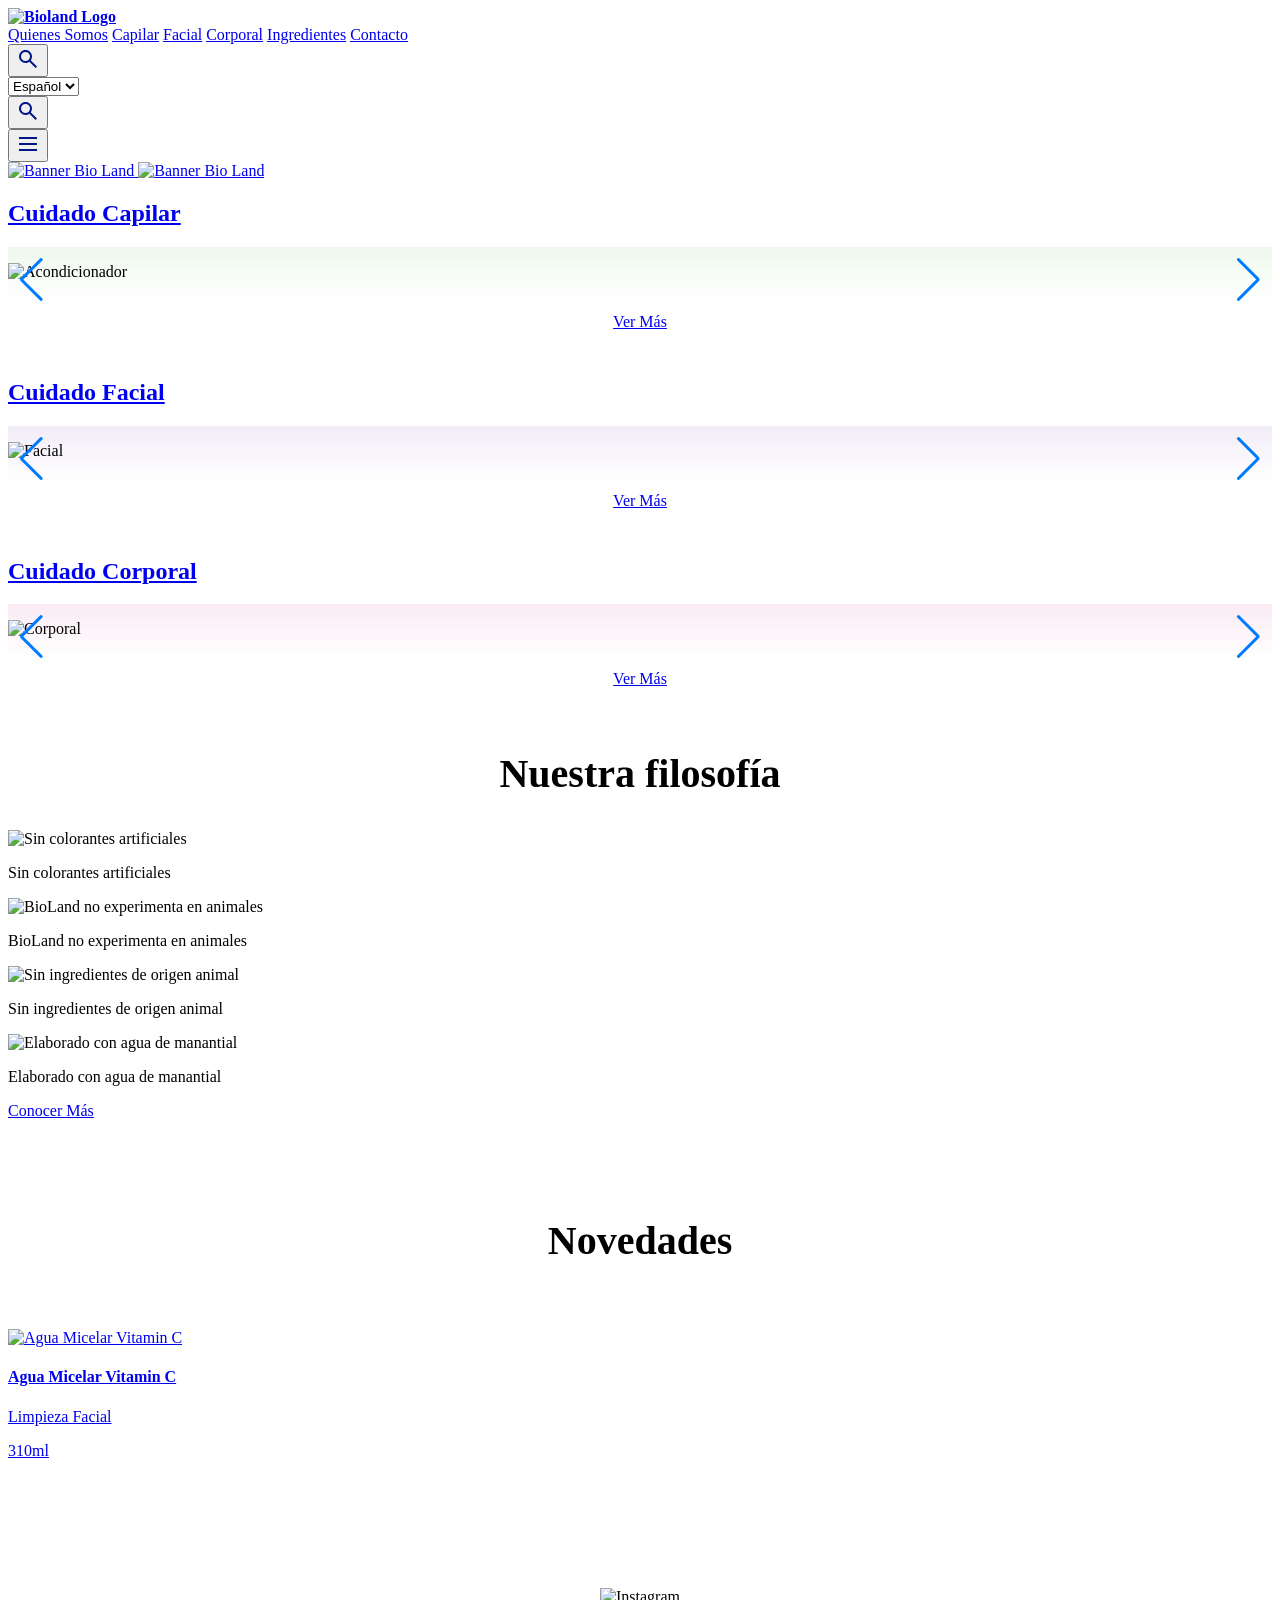
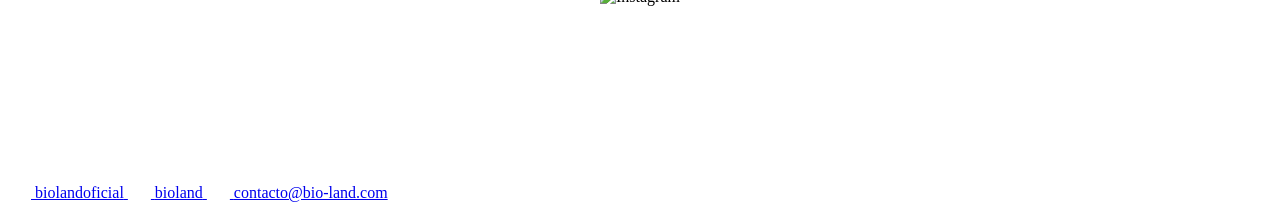
==== index.html @ 38eb468c "Add files via upload" ====
<!DOCTYPE html>
<html lang="es" dir="ltr">
<head>
  <meta charset="UTF-8">
  <meta name="viewport" content="width=device-width, initial-scale=1.0">
  <meta name="description" content="En una Tierra llena de Vida la salud es un estado natural y la belleza su consecuencia.">
  <title>BioLand</title>

  <!-- Elfsight (Instagram feed) -->
  <script src="https://static.elfsight.com/platform/platform.js" async></script>
  <!-- Swiper CSS -->
  <link rel="stylesheet" href="https://cdn.jsdelivr.net/npm/swiper@11/swiper-bundle.min.css">
  <!-- Google Fonts: Dancing Script -->
  <link rel="preconnect" href="https://fonts.googleapis.com">
  <link rel="preconnect" href="https://fonts.gstatic.com" crossorigin>
  <link href="https://fonts.googleapis.com/css2?family=Dancing+Script:wght@700&display=swap" rel="stylesheet">
  <!-- Site CSS -->
  <link rel="stylesheet" href="assets/css/main.css?v=4">
  <link rel="stylesheet" href="assets/css/components.css?v=13">
</head>
<body class="font-montserrat antialiased relative">

  <script src="components/header.js?v=4" data-root="."></script>

  <!-- ══ MAIN ══════════════════════════════════════════════ -->
  <main class="overflow-hidden home">

    <!-- ── HERO SWIPER (full screen) ──────────────────────── -->
    <div class="padding-for-nav hero-wrapper">
      <div class="swiper hero-swiper">
        <div class="swiper-wrapper">

          <!-- Slide 1 -->
          <div class="swiper-slide" style="background: url('assets/img/banner-01-desktop.jpeg') center/cover no-repeat;">
            <a class="hero-slide-link" href="pages/catalogo.html?cat=capilar">
              <img alt="Banner Bio Land" class="hero-slide-img hero-slide-img--desktop"
                   src="assets/img/banner-01-desktop.jpeg">
              <img alt="Banner Bio Land" class="hero-slide-img hero-slide-img--mobile"
                   src="assets/img/banner-01-mobile.jpeg">
            </a>
          </div>

          <!-- Slide 2 -->
          <div class="swiper-slide" style="background: url('assets/img/banner-02-desktop.jpeg') center/cover no-repeat;">
            <a class="hero-slide-link" href="pages/producto.html?slug=concentrado-argan-humectacion">
              <img alt="Banner Bio Land" class="hero-slide-img hero-slide-img--desktop"
                   src="assets/img/banner-02-desktop.jpeg">
              <img alt="Banner Bio Land" class="hero-slide-img hero-slide-img--mobile"
                   src="assets/img/banner-02-mobile.jpeg">
            </a>
          </div>

          <!-- Slide 3 -->
          <div class="swiper-slide" style="background: url('assets/img/banner-03-desktop.jpeg') center/cover no-repeat;">
            <a class="hero-slide-link" href="pages/producto.html?slug=gel-aloe-vera">
              <img alt="Banner Bio Land" class="hero-slide-img hero-slide-img--desktop"
                   src="assets/img/banner-03-desktop.jpeg">
              <img alt="Banner Bio Land" class="hero-slide-img hero-slide-img--mobile"
                   src="assets/img/banner-03-mobile.jpeg">
            </a>
          </div>

        </div>
        <!-- Scrollbar (igual que el real) -->
        <div class="swiper-scrollbar myhorizontalclass"></div>
      </div>
    </div>

    <!-- ── CUIDADO CAPILAR ─────────────────────────────────── -->
    <section class="category-section">
      <div class="category-section__header">
        <h2><a class="category-section__title" href="pages/catalogo.html?cat=capilar">Cuidado Capilar</a></h2>
      </div>
      <div class="category-section__banner"
           style="background-image:linear-gradient(180deg,#c5e8c550 0%,rgba(255,255,255,0) 50%),url('https://admin.bio-land.com/wp-content/uploads/2024/09/Bannerhome-v12-1372x555-1.jpg');background-size:cover;background-position:center;">
        <div class="category-section__swiper-wrap">
          <div class="swiper product-swiper-capilar" style="padding:16px 0 32px;">
            <div class="swiper-wrapper">
              <div class="swiper-slide product-swiper-slide"><img alt="Acondicionador" class="product-swiper-img" src="assets/img/AC1.png"></div>
              <div class="swiper-slide product-swiper-slide"><img alt="Acondicionador" class="product-swiper-img" src="assets/img/AC4.png"></div>
              <div class="swiper-slide product-swiper-slide"><img alt="Shampoo" class="product-swiper-img" src="assets/img/SHAC12.png"></div>
              <div class="swiper-slide product-swiper-slide"><img alt="Shampoo" class="product-swiper-img" src="assets/img/SHAC13.png"></div>
            </div>
            <div class="swiper-button-prev"></div>
            <div class="swiper-button-next"></div>
          </div>
        </div>
        <div style="text-align:center;padding:0 0 28px;position:relative;z-index:1;">
          <a class="btn-more" href="pages/catalogo.html?cat=capilar">Ver Más</a>
        </div>
      </div>
    </section>

    <!-- ── CUIDADO FACIAL ──────────────────────────────────── -->
    <section class="category-section">
      <div class="category-section__header">
        <h2><a class="category-section__title" href="pages/catalogo.html?cat=facial">Cuidado Facial</a></h2>
      </div>
      <div class="category-section__banner"
           style="background-image:linear-gradient(180deg,#d7c3e550 0%,rgba(255,255,255,0) 50%),url('https://admin.bio-land.com/wp-content/uploads/2024/06/Bannerhome-v3-1372x555_.jpg');background-size:cover;background-position:center;">
        <div class="category-section__swiper-wrap">
          <div class="swiper product-swiper-facial" style="padding:16px 0 32px;">
            <div class="swiper-wrapper">
              <div class="swiper-slide product-swiper-slide"><img alt="Facial" class="product-swiper-img" src="assets/img/F22.png"></div>
              <div class="swiper-slide product-swiper-slide"><img alt="Agua Micelar" class="product-swiper-img" src="assets/img/F52.png"></div>
              <div class="swiper-slide product-swiper-slide"><img alt="Facial" class="product-swiper-img" src="assets/img/F6.png"></div>
              <div class="swiper-slide product-swiper-slide"><img alt="Facial" class="product-swiper-img" src="assets/img/F4.png"></div>
              <div class="swiper-slide product-swiper-slide"><img alt="Facial" class="product-swiper-img" src="assets/img/F3.png"></div>
              <div class="swiper-slide product-swiper-slide"><img alt="Facial" class="product-swiper-img" src="assets/img/F5.png"></div>
              <div class="swiper-slide product-swiper-slide"><img alt="Facial" class="product-swiper-img" src="assets/img/F7.png"></div>
              <div class="swiper-slide product-swiper-slide"><img alt="Facial" class="product-swiper-img" src="assets/img/F20.png"></div>
            </div>
            <div class="swiper-button-prev"></div>
            <div class="swiper-button-next"></div>
          </div>
        </div>
        <div style="text-align:center;padding:0 0 28px;position:relative;z-index:1;">
          <a class="btn-more" href="pages/catalogo.html?cat=facial">Ver Más</a>
        </div>
      </div>
    </section>

    <!-- ── CUIDADO CORPORAL ────────────────────────────────── -->
    <section class="category-section">
      <div class="category-section__header">
        <h2><a class="category-section__title" href="pages/catalogo.html?cat=corporal">Cuidado Corporal</a></h2>
      </div>
      <div class="category-section__banner"
           style="background-image:linear-gradient(180deg,#efbfde50 0%,rgba(255,255,255,0) 50%),url('https://admin.bio-land.com/wp-content/uploads/2024/06/Bannerhome-v10-1372x555-1.jpg');background-size:cover;background-position:center;">
        <div class="category-section__swiper-wrap">
          <div class="swiper product-swiper-corporal" style="padding:16px 0 32px;">
            <div class="swiper-wrapper">
              <div class="swiper-slide product-swiper-slide"><img alt="Corporal" class="product-swiper-img" src="assets/img/VG12.png"></div>
              <div class="swiper-slide product-swiper-slide"><img alt="Corporal" class="product-swiper-img" src="assets/img/VG9.png"></div>
              <div class="swiper-slide product-swiper-slide"><img alt="Corporal" class="product-swiper-img" src="assets/img/VG28.png"></div>
              <div class="swiper-slide product-swiper-slide"><img alt="Corporal" class="product-swiper-img" src="assets/img/VG2.png"></div>
              <div class="swiper-slide product-swiper-slide"><img alt="Corporal" class="product-swiper-img" src="assets/img/VG27.png"></div>
              <div class="swiper-slide product-swiper-slide"><img alt="Corporal" class="product-swiper-img" src="assets/img/VG1.png"></div>
              <div class="swiper-slide product-swiper-slide"><img alt="Corporal" class="product-swiper-img" src="assets/img/VG11.png"></div>
              <div class="swiper-slide product-swiper-slide"><img alt="Corporal" class="product-swiper-img" src="assets/img/VG10.png"></div>
            </div>
            <div class="swiper-button-prev"></div>
            <div class="swiper-button-next"></div>
          </div>
        </div>
        <div style="text-align:center;padding:0 0 28px;position:relative;z-index:1;">
          <a class="btn-more" href="pages/catalogo.html?cat=corporal">Ver Más</a>
        </div>
      </div>
    </section>

    <!-- ── FILOSOFÍA / PROMESAS ────────────────────────────── -->
    <section class="philosophy-section">
      <div class="philosophy-section__inner">
        <h2 style="font-size:clamp(28px,4vw,40px);font-weight:700;color:var(--brand);text-align:center;">Nuestra filosofía</h2>

        <!-- Promesas -->
        <div class="promises-grid">
          <div class="promise-item">
            <img src="assets/img/promesas_colorantes.svg" alt="Sin colorantes artificiales" class="promise-icon">
            <p class="promise-label">Sin colorantes artificiales</p>
          </div>
          <div class="promise-item">
            <img src="assets/img/promesas_conejo.svg" alt="BioLand no experimenta en animales" class="promise-icon">
            <p class="promise-label">BioLand no experimenta en animales</p>
          </div>
          <div class="promise-item">
            <img src="assets/img/promesas_vaca.svg" alt="Sin ingredientes de origen animal" class="promise-icon">
            <p class="promise-label">Sin ingredientes de origen animal</p>
          </div>
          <div class="promise-item">
            <img src="assets/img/promesas_agua.svg" alt="Elaborado con agua de manantial" class="promise-icon">
            <p class="promise-label">Elaborado con agua de manantial</p>
          </div>
        </div>

        <a class="btn-outline" href="pages/nosotros.html">Conocer Más</a>
      </div>
    </section>

    <!-- ── NOVEDADES ───────────────────────────────────────── -->
    <section style="display:grid;gap:32px;padding:64px 0;place-items:center;">
      <h2 style="font-weight:700;font-size:clamp(28px,4vw,40px);color:var(--brand);">Novedades</h2>
      <div class="novedades-wrap">
        <div class="fade-right"></div>
        <div class="fade-left"></div>
        <div class="swiper novedades-swiper">
          <div class="swiper-wrapper">
            <div class="swiper-slide">
              <a class="product-card-link" href="pages/producto.html?slug=agua-micelar-vitamin-c">
                <div class="product-card-img-wrap"><img src="assets/img/F7.png" alt="Agua Micelar Vitamin C" class="product-card-img"></div>
                <h4 class="product-card-name">Agua Micelar Vitamin C</h4>
                <p class="product-card-category">Limpieza Facial</p>
                <p class="product-card-volume">310ml</p>
              </a>
            </div>
            <div class="swiper-slide">
              <a class="product-card-link" href="pages/producto.html?slug=serum-antimanchas-vitamin-c">
                <div class="product-card-img-wrap"><img src="assets/img/F5.png" alt="Serum Antimanchas Vitamin C" class="product-card-img"></div>
                <h4 class="product-card-name">Serum Antimanchas Vitamin C</h4>
                <p class="product-card-category">Suero Facial</p>
                <p class="product-card-volume">30ml</p>
              </a>
            </div>
            <div class="swiper-slide">
              <a class="product-card-link" href="pages/producto.html?slug=contorno-ojos-vitamin-c">
                <div class="product-card-img-wrap"><img src="assets/img/F3.png" alt="Contorno de Ojos Vitamin C" class="product-card-img"></div>
                <h4 class="product-card-name">Contorno de Ojos Vitamin C</h4>
                <p class="product-card-category">Tratamiento Facial</p>
                <p class="product-card-volume">20ml</p>
              </a>
            </div>
            <div class="swiper-slide">
              <a class="product-card-link" href="pages/producto.html?slug=crema-facial-humectante-vitamin-c">
                <div class="product-card-img-wrap"><img src="assets/img/F4.png" alt="Crema Facial Humectante Vitamin C" class="product-card-img"></div>
                <h4 class="product-card-name">Crema Facial Humectante Vitamin C</h4>
                <p class="product-card-category">Crema Facial</p>
                <p class="product-card-volume">50ml</p>
              </a>
            </div>
            <div class="swiper-slide">
              <a class="product-card-link" href="pages/producto.html?slug=infusion-romero-shampoo">
                <div class="product-card-img-wrap"><img src="assets/img/SHAC13.png" alt="Infusión de Romero Largo Extremo Shampoo" class="product-card-img"></div>
                <h4 class="product-card-name">Infusión de Romero Largo Extremo</h4>
                <p class="product-card-category">Shampoo</p>
                <p class="product-card-volume">400ml</p>
              </a>
            </div>
            <div class="swiper-slide">
              <a class="product-card-link" href="pages/producto.html?slug=infusion-romero-acondicionador">
                <div class="product-card-img-wrap"><img src="assets/img/SHAC12.png" alt="Infusión de Romero Largo Extremo Acondicionador" class="product-card-img"></div>
                <h4 class="product-card-name">Infusión de Romero Largo Extremo</h4>
                <p class="product-card-category">Acondicionador</p>
                <p class="product-card-volume">300ml</p>
              </a>
            </div>
            <div class="swiper-slide">
              <a class="product-card-link" href="pages/producto.html?slug=concentrado-pro-keratina-restauracion">
                <div class="product-card-img-wrap"><img src="assets/img/AC4.png" alt="Acondicionador Concentrado Pro Keratina Restauración" class="product-card-img"></div>
                <h4 class="product-card-name">Acondicionador Concentrado Pro Keratina Restauración</h4>
                <p class="product-card-category">Acondicionador</p>
                <p class="product-card-volume">180ml</p>
              </a>
            </div>
            <div class="swiper-slide">
              <a class="product-card-link" href="pages/producto.html?slug=concentrado-argan-humectacion">
                <div class="product-card-img-wrap"><img src="assets/img/AC1.png" alt="Acondicionador Concentrado Argán Humectación" class="product-card-img"></div>
                <h4 class="product-card-name">Acondicionador Concentrado Argán Humectación</h4>
                <p class="product-card-category">Acondicionador</p>
                <p class="product-card-volume">180ml</p>
              </a>
            </div>
          </div>
        </div>
      </div>
    </section>

    <!-- ── INSTAGRAM ─────────────────────────────────────── -->
    <section style="display:flex;flex-direction:column;align-items:center;justify-content:center;gap:48px;margin:48px 0;">
      <img src="assets/img/ig-logo.svg" alt="Instagram" style="height:clamp(36px,6vw,72px);width:auto;">
      <div style="width:100%;max-width:1200px;padding:0 16px;position:relative;">
        <div class="elfsight-app-dd14aff3-c5eb-4a57-a7db-cbf4b155d321" data-elfsight-app-lazy="true"></div>
        <!-- Cubre el badge gratuito de Elfsight -->
        <div style="position:absolute;bottom:0;left:0;right:0;height:36px;background:#fff;z-index:99;"></div>
      </div>
    </section>

  </main>

  <!-- ══ FOOTER ════════════════════════════════════════════ -->
  <footer class="site-footer">
    <div class="site-footer__inner">

      <!-- Logo -->
      <div class="site-footer__logo-side">
        <img src="assets/img/bioland-logo.svg" alt="Bioland Logo" width="320" height="65"
             style="filter:brightness(0) invert(1);">
      </div>

      <!-- Links sociales + email -->
      <div class="site-footer__links-side">
        <a href="https://www.facebook.com/biolandoficial" target="_blank" rel="noreferrer"
           aria-label="Facebook" class="site-footer__social-link">
          <span class="site-footer__social-icon">
            <svg width="23" height="24" viewBox="0 0 23 24" fill="none"><path d="M22.08 0.28H0.92C0.411 0.28 0 0.692 0 1.201V22.361C0 22.87 0.411 23.281 0.92 23.281H22.08C22.589 23.281 23 22.87 23 22.361V1.201C23 0.692 22.589 0.28 22.08 0.28ZM19.424 6.994H17.586C16.146 6.994 15.867 7.679 15.867 8.685V10.901H19.306L18.857 14.372H15.867V23.281H12.282V14.374H9.283V10.901H12.282V8.343C12.282 5.373 14.096 3.754 16.747 3.754C18.018 3.754 19.107 3.849 19.427 3.892V6.994H19.424Z" fill="white"/></svg>
          </span>
          <span class="site-footer__social-label">biolandoficial</span>
        </a>
        <a href="https://www.instagram.com/bioland/" target="_blank" rel="noreferrer"
           aria-label="Instagram" class="site-footer__social-link">
          <span class="site-footer__social-icon">
            <svg width="23" height="24" viewBox="0 0 23 24" fill="none"><path fill-rule="evenodd" clip-rule="evenodd" d="M4.929 0.281C3.622 0.281 2.369 0.8 1.444 1.724C0.52 2.648 0 3.901 0 5.208V18.352C0 19.659 0.519 20.913 1.444 21.838C2.368 22.762 3.622 23.281 4.929 23.281H18.073C19.38 23.281 20.633 22.762 21.558 21.838C22.482 20.913 23 19.659 23 18.352V5.208C23 3.901 22.482 2.648 21.558 1.724C20.633 0.8 19.38 0.281 18.073 0.281H4.929ZM11.5 6.781C9.842 6.781 8.252 7.439 7.08 8.611C5.908 9.783 5.25 11.373 5.25 13.031C5.25 14.689 5.908 16.279 7.08 17.451C8.252 18.623 9.842 19.281 11.5 19.281C13.158 19.281 14.748 18.623 15.92 17.451C17.092 16.279 17.75 14.689 17.75 13.031C17.75 11.373 17.092 9.783 15.92 8.611C14.748 7.439 13.158 6.781 11.5 6.781ZM11.5 8.781C12.627 8.781 13.708 9.229 14.505 10.026C15.302 10.823 15.75 11.904 15.75 13.031C15.75 14.158 15.302 15.239 14.505 16.036C13.708 16.833 12.627 17.281 11.5 17.281C10.373 17.281 9.292 16.833 8.495 16.036C7.698 15.239 7.25 14.158 7.25 13.031C7.25 11.904 7.698 10.823 8.495 10.026C9.292 9.229 10.373 8.781 11.5 8.781ZM18.25 5.281C17.836 5.281 17.438 5.446 17.144 5.74C16.849 6.034 16.684 6.432 16.684 6.847C16.684 7.261 16.849 7.659 17.144 7.953C17.438 8.248 17.836 8.413 18.25 8.413C18.664 8.413 19.062 8.248 19.356 7.953C19.651 7.659 19.816 7.261 19.816 6.847C19.816 6.432 19.651 6.034 19.356 5.74C19.062 5.446 18.664 5.281 18.25 5.281Z" fill="white"/></svg>
          </span>
          <span class="site-footer__social-label">bioland</span>
        </a>
        <a href="mailto:contacto@bio-land.com" class="site-footer__email">
          <span class="site-footer__email-icon">
            <svg width="23" height="18" viewBox="0 0 23 18" fill="none"><path d="M20.7 0H2.3C1.03 0 0.011 1.012 0.011 2.25L0 15.75C0 16.988 1.03 18 2.3 18H20.7C21.97 18 23 16.988 23 15.75V2.25C23 1.012 21.97 0 20.7 0ZM20.7 4.5L11.5 10.125L2.3 4.5V2.25L11.5 7.875L20.7 2.25V4.5Z" fill="white"/></svg>
          </span>
          contacto@bio-land.com
        </a>
      </div>

    </div>
  </footer>

  <!-- Swiper JS -->
  <script src="https://cdn.jsdelivr.net/npm/swiper@11/swiper-bundle.min.js"></script>
  <script src="assets/js/main.js"></script>
  <script src="assets/js/carousel.js?v=4"></script>
</body>
</html>
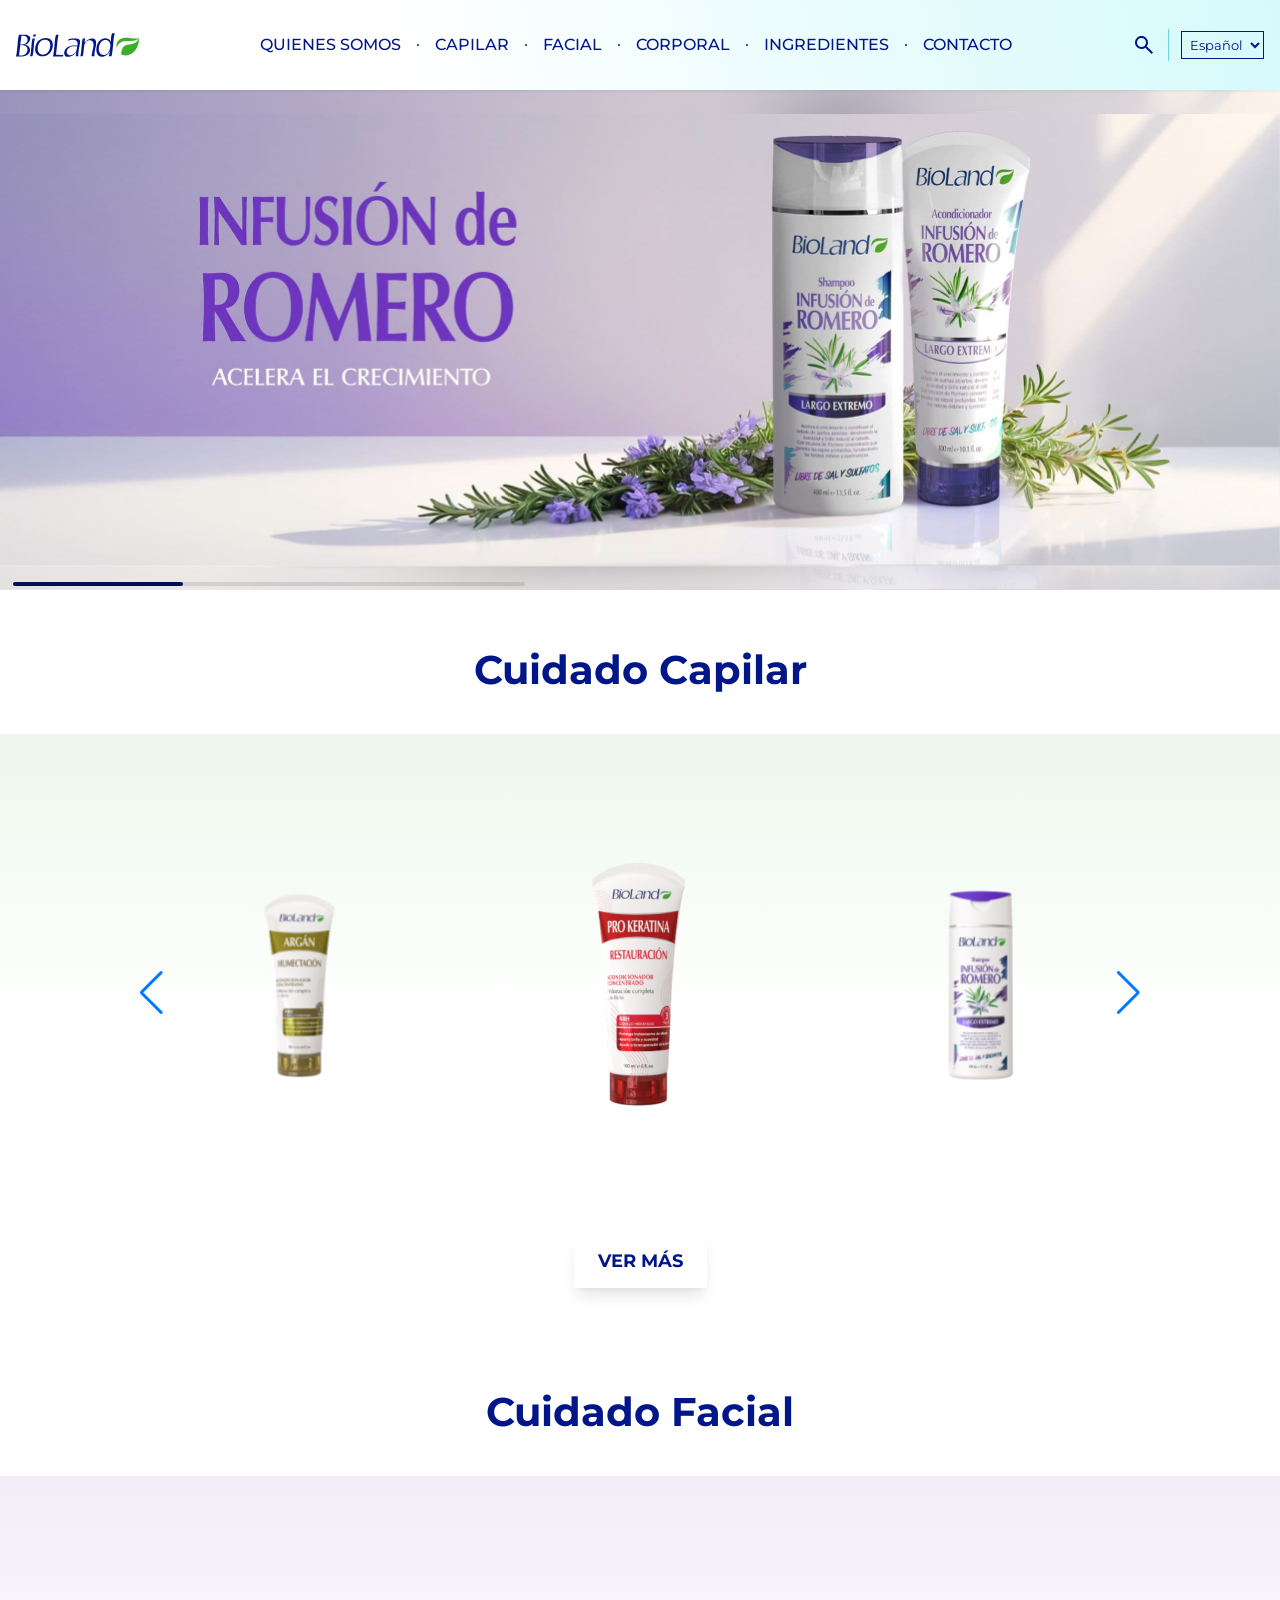
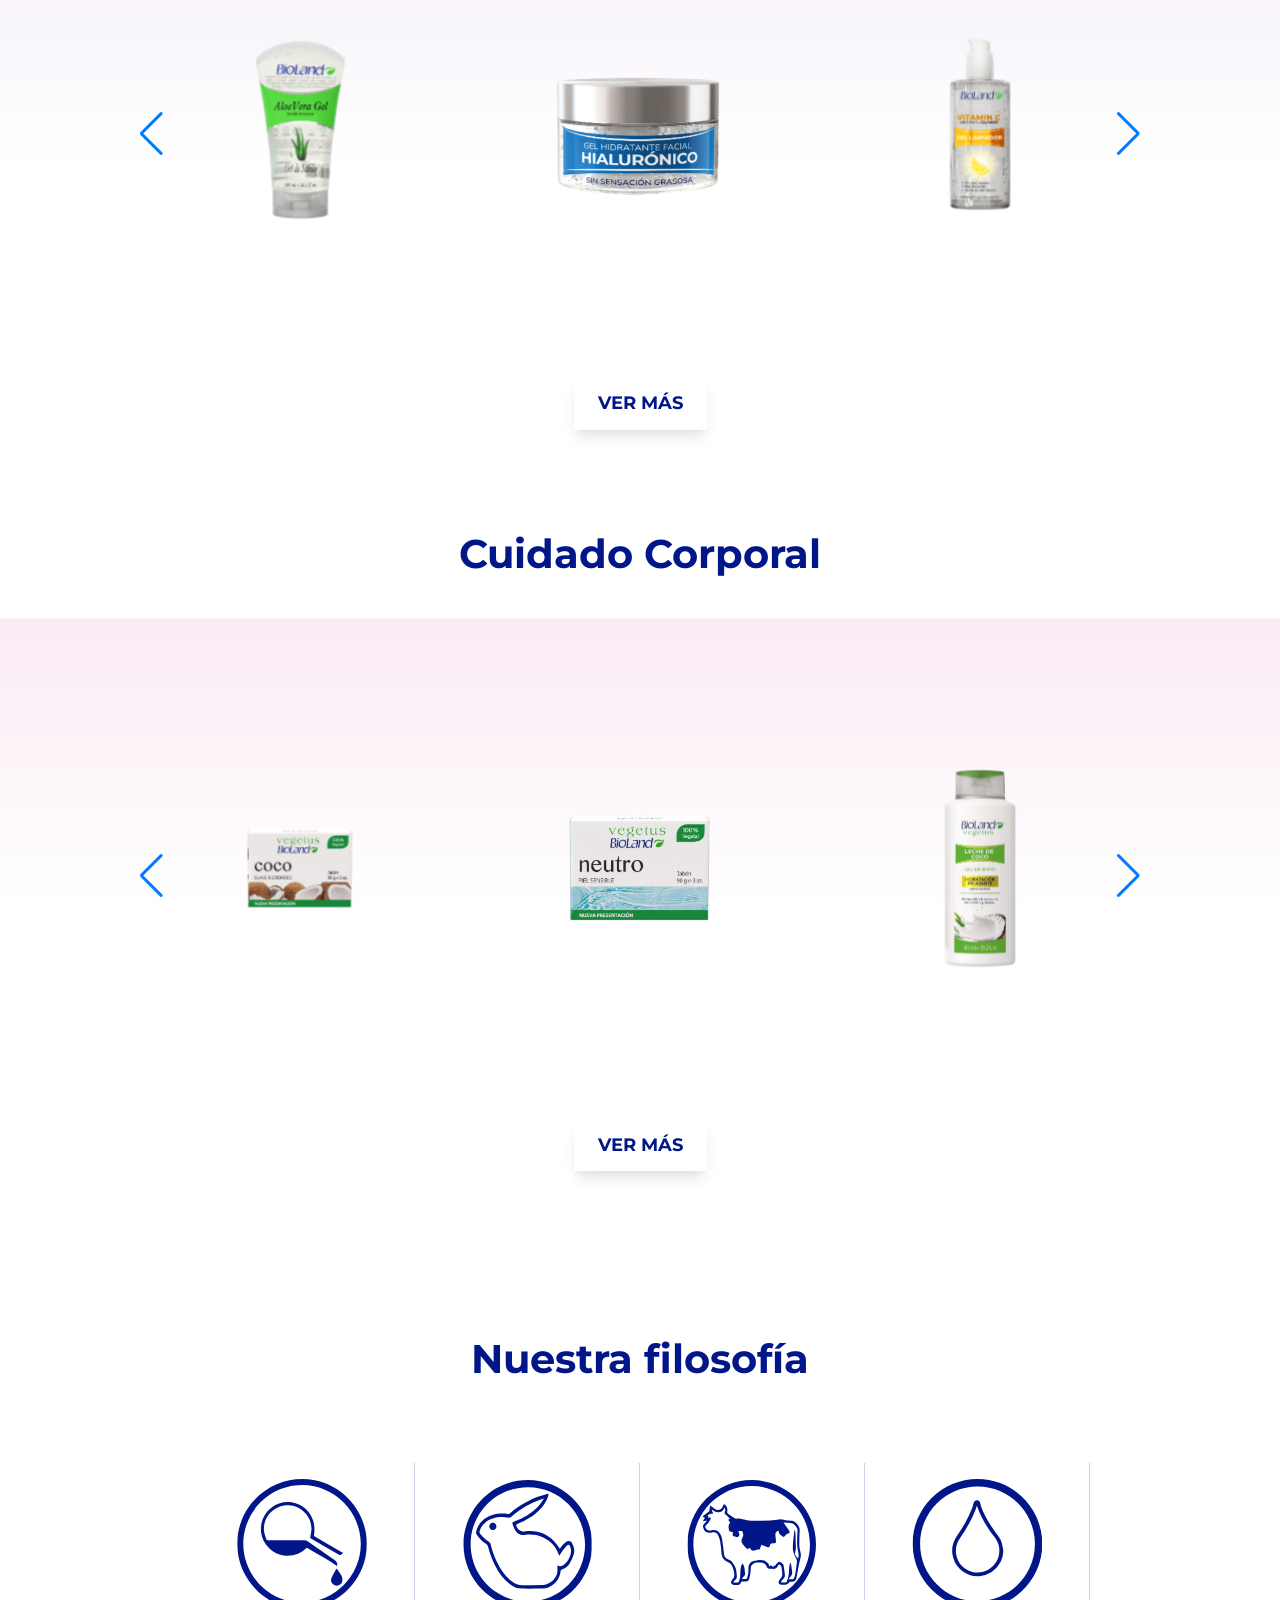
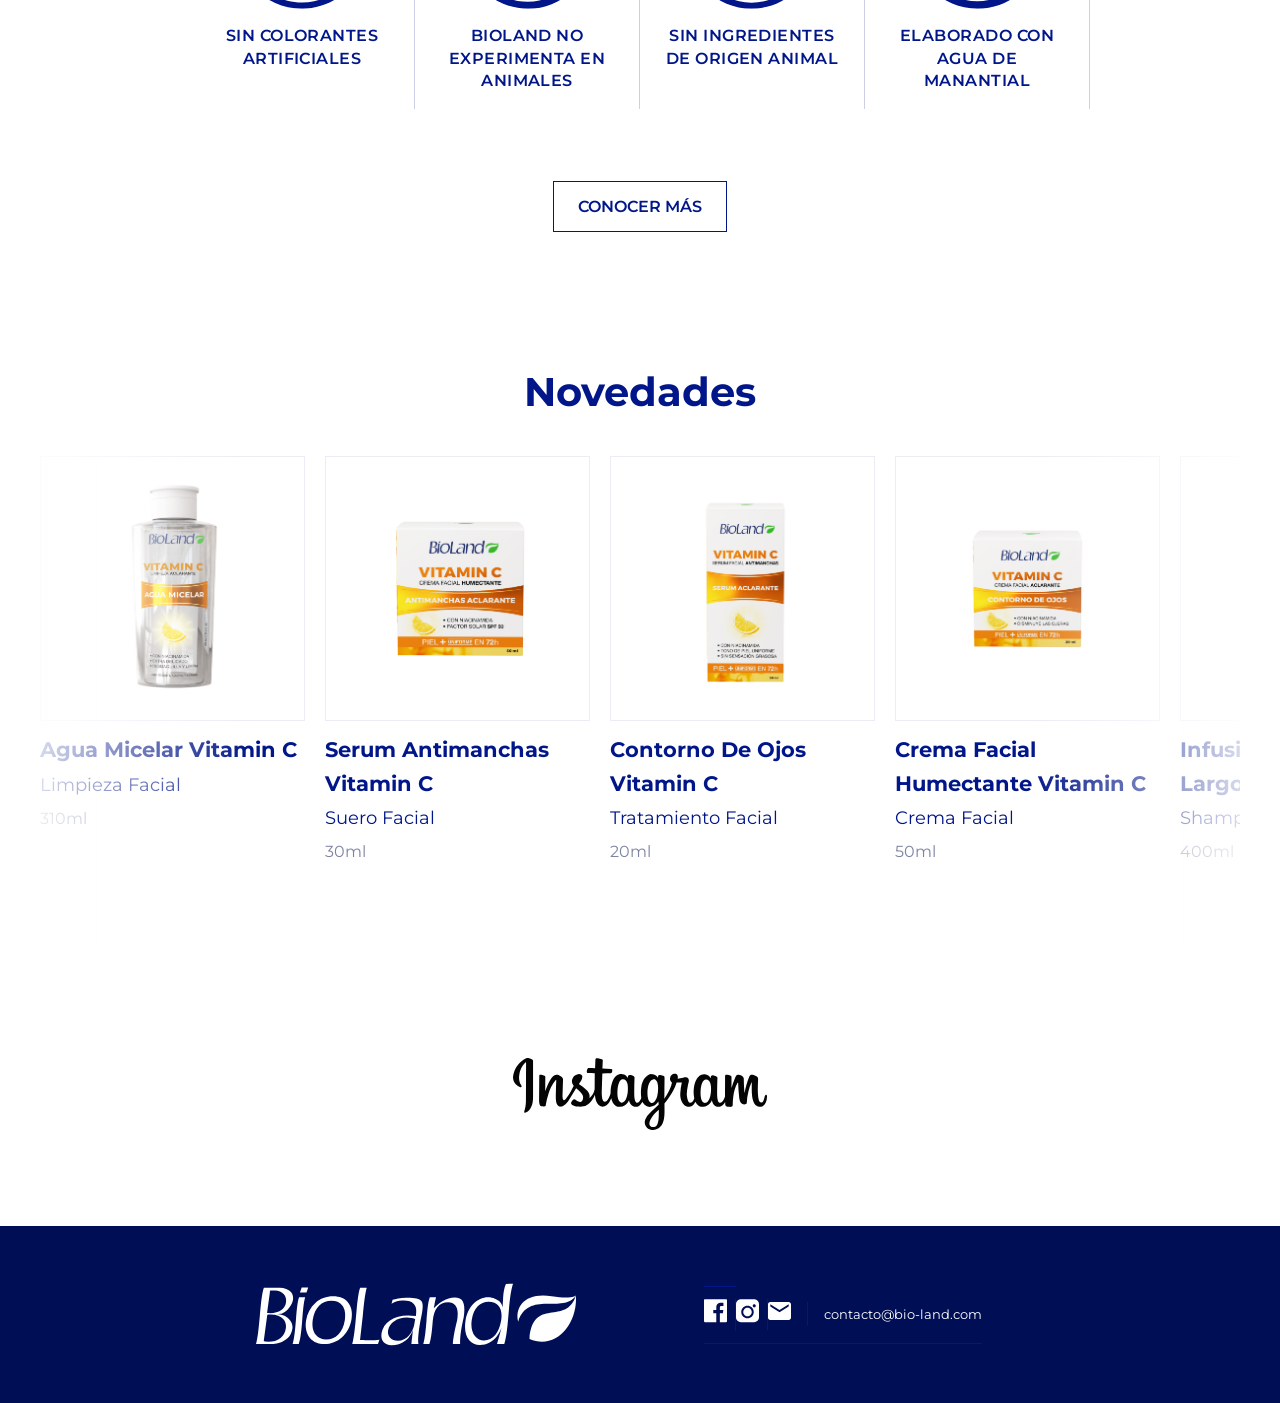
==== commit 853bd023: "Add files via upload" ====
--- a/index.html
+++ b/index.html
@@ -31,32 +31,32 @@
         <div class="swiper-wrapper">
 
           <!-- Slide 1 -->
-          <div class="swiper-slide" style="background: url('assets/img/banner-01-desktop.jpeg') center/cover no-repeat;">
+          <div class="swiper-slide" style="background: url('assets/img/banners/banner-01-desktop.jpeg') center/cover no-repeat;">
             <a class="hero-slide-link" href="pages/catalogo.html?cat=capilar">
               <img alt="Banner Bio Land" class="hero-slide-img hero-slide-img--desktop"
-                   src="assets/img/banner-01-desktop.jpeg">
+                   src="assets/img/banners/banner-01-desktop.jpeg">
               <img alt="Banner Bio Land" class="hero-slide-img hero-slide-img--mobile"
-                   src="assets/img/banner-01-mobile.jpeg">
+                   src="assets/img/banners/banner-01-mobile.jpeg">
             </a>
           </div>
 
           <!-- Slide 2 -->
-          <div class="swiper-slide" style="background: url('assets/img/banner-02-desktop.jpeg') center/cover no-repeat;">
+          <div class="swiper-slide" style="background: url('assets/img/banners/banner-02-desktop.jpeg') center/cover no-repeat;">
             <a class="hero-slide-link" href="pages/producto.html?slug=concentrado-argan-humectacion">
               <img alt="Banner Bio Land" class="hero-slide-img hero-slide-img--desktop"
-                   src="assets/img/banner-02-desktop.jpeg">
+                   src="assets/img/banners/banner-02-desktop.jpeg">
               <img alt="Banner Bio Land" class="hero-slide-img hero-slide-img--mobile"
-                   src="assets/img/banner-02-mobile.jpeg">
+                   src="assets/img/banners/banner-02-mobile.jpeg">
             </a>
           </div>
 
           <!-- Slide 3 -->
-          <div class="swiper-slide" style="background: url('assets/img/banner-03-desktop.jpeg') center/cover no-repeat;">
+          <div class="swiper-slide" style="background: url('assets/img/banners/banner-03-desktop.jpeg') center/cover no-repeat;">
             <a class="hero-slide-link" href="pages/producto.html?slug=gel-aloe-vera">
               <img alt="Banner Bio Land" class="hero-slide-img hero-slide-img--desktop"
-                   src="assets/img/banner-03-desktop.jpeg">
+                   src="assets/img/banners/banner-03-desktop.jpeg">
               <img alt="Banner Bio Land" class="hero-slide-img hero-slide-img--mobile"
-                   src="assets/img/banner-03-mobile.jpeg">
+                   src="assets/img/banners/banner-03-mobile.jpeg">
             </a>
           </div>
 
@@ -76,10 +76,10 @@
         <div class="category-section__swiper-wrap">
           <div class="swiper product-swiper-capilar" style="padding:16px 0 32px;">
             <div class="swiper-wrapper">
-              <div class="swiper-slide product-swiper-slide"><img alt="Acondicionador" class="product-swiper-img" src="assets/img/AC1.png"></div>
-              <div class="swiper-slide product-swiper-slide"><img alt="Acondicionador" class="product-swiper-img" src="assets/img/AC4.png"></div>
-              <div class="swiper-slide product-swiper-slide"><img alt="Shampoo" class="product-swiper-img" src="assets/img/SHAC12.png"></div>
-              <div class="swiper-slide product-swiper-slide"><img alt="Shampoo" class="product-swiper-img" src="assets/img/SHAC13.png"></div>
+              <div class="swiper-slide product-swiper-slide"><img alt="Acondicionador" class="product-swiper-img" src="assets/img/productos-mock/AC1.png"></div>
+              <div class="swiper-slide product-swiper-slide"><img alt="Acondicionador" class="product-swiper-img" src="assets/img/productos-mock/AC4.png"></div>
+              <div class="swiper-slide product-swiper-slide"><img alt="Shampoo" class="product-swiper-img" src="assets/img/productos-mock/SHAC12.png"></div>
+              <div class="swiper-slide product-swiper-slide"><img alt="Shampoo" class="product-swiper-img" src="assets/img/productos-mock/SHAC13.png"></div>
             </div>
             <div class="swiper-button-prev"></div>
             <div class="swiper-button-next"></div>
@@ -101,14 +101,14 @@
         <div class="category-section__swiper-wrap">
           <div class="swiper product-swiper-facial" style="padding:16px 0 32px;">
             <div class="swiper-wrapper">
-              <div class="swiper-slide product-swiper-slide"><img alt="Facial" class="product-swiper-img" src="assets/img/F22.png"></div>
-              <div class="swiper-slide product-swiper-slide"><img alt="Agua Micelar" class="product-swiper-img" src="assets/img/F52.png"></div>
-              <div class="swiper-slide product-swiper-slide"><img alt="Facial" class="product-swiper-img" src="assets/img/F6.png"></div>
-              <div class="swiper-slide product-swiper-slide"><img alt="Facial" class="product-swiper-img" src="assets/img/F4.png"></div>
-              <div class="swiper-slide product-swiper-slide"><img alt="Facial" class="product-swiper-img" src="assets/img/F3.png"></div>
-              <div class="swiper-slide product-swiper-slide"><img alt="Facial" class="product-swiper-img" src="assets/img/F5.png"></div>
-              <div class="swiper-slide product-swiper-slide"><img alt="Facial" class="product-swiper-img" src="assets/img/F7.png"></div>
-              <div class="swiper-slide product-swiper-slide"><img alt="Facial" class="product-swiper-img" src="assets/img/F20.png"></div>
+              <div class="swiper-slide product-swiper-slide"><img alt="Facial" class="product-swiper-img" src="assets/img/productos-mock/F22.png"></div>
+              <div class="swiper-slide product-swiper-slide"><img alt="Agua Micelar" class="product-swiper-img" src="assets/img/productos-mock/F52.png"></div>
+              <div class="swiper-slide product-swiper-slide"><img alt="Facial" class="product-swiper-img" src="assets/img/productos-mock/F6.png"></div>
+              <div class="swiper-slide product-swiper-slide"><img alt="Facial" class="product-swiper-img" src="assets/img/productos-mock/F4.png"></div>
+              <div class="swiper-slide product-swiper-slide"><img alt="Facial" class="product-swiper-img" src="assets/img/productos-mock/F3.png"></div>
+              <div class="swiper-slide product-swiper-slide"><img alt="Facial" class="product-swiper-img" src="assets/img/productos-mock/F5.png"></div>
+              <div class="swiper-slide product-swiper-slide"><img alt="Facial" class="product-swiper-img" src="assets/img/productos-mock/F7.png"></div>
+              <div class="swiper-slide product-swiper-slide"><img alt="Facial" class="product-swiper-img" src="assets/img/productos-mock/F20.png"></div>
             </div>
             <div class="swiper-button-prev"></div>
             <div class="swiper-button-next"></div>
@@ -130,14 +130,14 @@
         <div class="category-section__swiper-wrap">
           <div class="swiper product-swiper-corporal" style="padding:16px 0 32px;">
             <div class="swiper-wrapper">
-              <div class="swiper-slide product-swiper-slide"><img alt="Corporal" class="product-swiper-img" src="assets/img/VG12.png"></div>
-              <div class="swiper-slide product-swiper-slide"><img alt="Corporal" class="product-swiper-img" src="assets/img/VG9.png"></div>
-              <div class="swiper-slide product-swiper-slide"><img alt="Corporal" class="product-swiper-img" src="assets/img/VG28.png"></div>
-              <div class="swiper-slide product-swiper-slide"><img alt="Corporal" class="product-swiper-img" src="assets/img/VG2.png"></div>
-              <div class="swiper-slide product-swiper-slide"><img alt="Corporal" class="product-swiper-img" src="assets/img/VG27.png"></div>
-              <div class="swiper-slide product-swiper-slide"><img alt="Corporal" class="product-swiper-img" src="assets/img/VG1.png"></div>
-              <div class="swiper-slide product-swiper-slide"><img alt="Corporal" class="product-swiper-img" src="assets/img/VG11.png"></div>
-              <div class="swiper-slide product-swiper-slide"><img alt="Corporal" class="product-swiper-img" src="assets/img/VG10.png"></div>
+              <div class="swiper-slide product-swiper-slide"><img alt="Corporal" class="product-swiper-img" src="assets/img/productos-mock/VG12.png"></div>
+              <div class="swiper-slide product-swiper-slide"><img alt="Corporal" class="product-swiper-img" src="assets/img/productos-mock/VG9.png"></div>
+              <div class="swiper-slide product-swiper-slide"><img alt="Corporal" class="product-swiper-img" src="assets/img/productos-mock/VG28.png"></div>
+              <div class="swiper-slide product-swiper-slide"><img alt="Corporal" class="product-swiper-img" src="assets/img/productos-mock/VG2.png"></div>
+              <div class="swiper-slide product-swiper-slide"><img alt="Corporal" class="product-swiper-img" src="assets/img/productos-mock/VG27.png"></div>
+              <div class="swiper-slide product-swiper-slide"><img alt="Corporal" class="product-swiper-img" src="assets/img/productos-mock/VG1.png"></div>
+              <div class="swiper-slide product-swiper-slide"><img alt="Corporal" class="product-swiper-img" src="assets/img/productos-mock/VG11.png"></div>
+              <div class="swiper-slide product-swiper-slide"><img alt="Corporal" class="product-swiper-img" src="assets/img/productos-mock/VG10.png"></div>
             </div>
             <div class="swiper-button-prev"></div>
             <div class="swiper-button-next"></div>
@@ -157,19 +157,19 @@
         <!-- Promesas -->
         <div class="promises-grid">
           <div class="promise-item">
-            <img src="assets/img/promesas_colorantes.svg" alt="Sin colorantes artificiales" class="promise-icon">
+            <img src="assets/img/promesas/promesas_colorantes.svg" alt="Sin colorantes artificiales" class="promise-icon">
             <p class="promise-label">Sin colorantes artificiales</p>
           </div>
           <div class="promise-item">
-            <img src="assets/img/promesas_conejo.svg" alt="BioLand no experimenta en animales" class="promise-icon">
+            <img src="assets/img/promesas/promesas_conejo.svg" alt="BioLand no experimenta en animales" class="promise-icon">
             <p class="promise-label">BioLand no experimenta en animales</p>
           </div>
           <div class="promise-item">
-            <img src="assets/img/promesas_vaca.svg" alt="Sin ingredientes de origen animal" class="promise-icon">
+            <img src="assets/img/promesas/promesas_vaca.svg" alt="Sin ingredientes de origen animal" class="promise-icon">
             <p class="promise-label">Sin ingredientes de origen animal</p>
           </div>
           <div class="promise-item">
-            <img src="assets/img/promesas_agua.svg" alt="Elaborado con agua de manantial" class="promise-icon">
+            <img src="assets/img/promesas/promesas_agua.svg" alt="Elaborado con agua de manantial" class="promise-icon">
             <p class="promise-label">Elaborado con agua de manantial</p>
           </div>
         </div>
@@ -188,7 +188,7 @@
           <div class="swiper-wrapper">
             <div class="swiper-slide">
               <a class="product-card-link" href="pages/producto.html?slug=agua-micelar-vitamin-c">
-                <div class="product-card-img-wrap"><img src="assets/img/F7.png" alt="Agua Micelar Vitamin C" class="product-card-img"></div>
+                <div class="product-card-img-wrap"><img src="assets/img/productos-mock/F7.png" alt="Agua Micelar Vitamin C" class="product-card-img"></div>
                 <h4 class="product-card-name">Agua Micelar Vitamin C</h4>
                 <p class="product-card-category">Limpieza Facial</p>
                 <p class="product-card-volume">310ml</p>
@@ -196,7 +196,7 @@
             </div>
             <div class="swiper-slide">
               <a class="product-card-link" href="pages/producto.html?slug=serum-antimanchas-vitamin-c">
-                <div class="product-card-img-wrap"><img src="assets/img/F5.png" alt="Serum Antimanchas Vitamin C" class="product-card-img"></div>
+                <div class="product-card-img-wrap"><img src="assets/img/productos-mock/F5.png" alt="Serum Antimanchas Vitamin C" class="product-card-img"></div>
                 <h4 class="product-card-name">Serum Antimanchas Vitamin C</h4>
                 <p class="product-card-category">Suero Facial</p>
                 <p class="product-card-volume">30ml</p>
@@ -204,7 +204,7 @@
             </div>
             <div class="swiper-slide">
               <a class="product-card-link" href="pages/producto.html?slug=contorno-ojos-vitamin-c">
-                <div class="product-card-img-wrap"><img src="assets/img/F3.png" alt="Contorno de Ojos Vitamin C" class="product-card-img"></div>
+                <div class="product-card-img-wrap"><img src="assets/img/productos-mock/F3.png" alt="Contorno de Ojos Vitamin C" class="product-card-img"></div>
                 <h4 class="product-card-name">Contorno de Ojos Vitamin C</h4>
                 <p class="product-card-category">Tratamiento Facial</p>
                 <p class="product-card-volume">20ml</p>
@@ -212,7 +212,7 @@
             </div>
             <div class="swiper-slide">
               <a class="product-card-link" href="pages/producto.html?slug=crema-facial-humectante-vitamin-c">
-                <div class="product-card-img-wrap"><img src="assets/img/F4.png" alt="Crema Facial Humectante Vitamin C" class="product-card-img"></div>
+                <div class="product-card-img-wrap"><img src="assets/img/productos-mock/F4.png" alt="Crema Facial Humectante Vitamin C" class="product-card-img"></div>
                 <h4 class="product-card-name">Crema Facial Humectante Vitamin C</h4>
                 <p class="product-card-category">Crema Facial</p>
                 <p class="product-card-volume">50ml</p>
@@ -220,7 +220,7 @@
             </div>
             <div class="swiper-slide">
               <a class="product-card-link" href="pages/producto.html?slug=infusion-romero-shampoo">
-                <div class="product-card-img-wrap"><img src="assets/img/SHAC13.png" alt="Infusión de Romero Largo Extremo Shampoo" class="product-card-img"></div>
+                <div class="product-card-img-wrap"><img src="assets/img/productos-mock/SHAC13.png" alt="Infusión de Romero Largo Extremo Shampoo" class="product-card-img"></div>
                 <h4 class="product-card-name">Infusión de Romero Largo Extremo</h4>
                 <p class="product-card-category">Shampoo</p>
                 <p class="product-card-volume">400ml</p>
@@ -228,7 +228,7 @@
             </div>
             <div class="swiper-slide">
               <a class="product-card-link" href="pages/producto.html?slug=infusion-romero-acondicionador">
-                <div class="product-card-img-wrap"><img src="assets/img/SHAC12.png" alt="Infusión de Romero Largo Extremo Acondicionador" class="product-card-img"></div>
+                <div class="product-card-img-wrap"><img src="assets/img/productos-mock/SHAC12.png" alt="Infusión de Romero Largo Extremo Acondicionador" class="product-card-img"></div>
                 <h4 class="product-card-name">Infusión de Romero Largo Extremo</h4>
                 <p class="product-card-category">Acondicionador</p>
                 <p class="product-card-volume">300ml</p>
@@ -236,7 +236,7 @@
             </div>
             <div class="swiper-slide">
               <a class="product-card-link" href="pages/producto.html?slug=concentrado-pro-keratina-restauracion">
-                <div class="product-card-img-wrap"><img src="assets/img/AC4.png" alt="Acondicionador Concentrado Pro Keratina Restauración" class="product-card-img"></div>
+                <div class="product-card-img-wrap"><img src="assets/img/productos-mock/AC4.png" alt="Acondicionador Concentrado Pro Keratina Restauración" class="product-card-img"></div>
                 <h4 class="product-card-name">Acondicionador Concentrado Pro Keratina Restauración</h4>
                 <p class="product-card-category">Acondicionador</p>
                 <p class="product-card-volume">180ml</p>
@@ -244,7 +244,7 @@
             </div>
             <div class="swiper-slide">
               <a class="product-card-link" href="pages/producto.html?slug=concentrado-argan-humectacion">
-                <div class="product-card-img-wrap"><img src="assets/img/AC1.png" alt="Acondicionador Concentrado Argán Humectación" class="product-card-img"></div>
+                <div class="product-card-img-wrap"><img src="assets/img/productos-mock/AC1.png" alt="Acondicionador Concentrado Argán Humectación" class="product-card-img"></div>
                 <h4 class="product-card-name">Acondicionador Concentrado Argán Humectación</h4>
                 <p class="product-card-category">Acondicionador</p>
                 <p class="product-card-volume">180ml</p>
@@ -257,7 +257,7 @@
 
     <!-- ── INSTAGRAM ─────────────────────────────────────── -->
     <section style="display:flex;flex-direction:column;align-items:center;justify-content:center;gap:48px;margin:48px 0;">
-      <img src="assets/img/ig-logo.svg" alt="Instagram" style="height:clamp(36px,6vw,72px);width:auto;">
+      <img src="assets/img/branding/ig-logo.svg" alt="Instagram" style="height:clamp(36px,6vw,72px);width:auto;">
       <div style="width:100%;max-width:1200px;padding:0 16px;position:relative;">
         <div class="elfsight-app-dd14aff3-c5eb-4a57-a7db-cbf4b155d321" data-elfsight-app-lazy="true"></div>
         <!-- Cubre el badge gratuito de Elfsight -->
@@ -273,7 +273,7 @@
 
       <!-- Logo -->
       <div class="site-footer__logo-side">
-        <img src="assets/img/bioland-logo.svg" alt="Bioland Logo" width="320" height="65"
+        <img src="assets/img/branding/bioland-logo.svg" alt="Bioland Logo" width="320" height="65"
              style="filter:brightness(0) invert(1);">
       </div>
 
--- a/assets/css/main.css
+++ b/assets/css/main.css
@@ -0,0 +1,356 @@
+/* ============================================================
+   MAIN.CSS — Layout global, header, footer, base
+   Estructura fiel al original bio-land.com
+   ============================================================ */
+
+@import url('https://fonts.googleapis.com/css2?family=Montserrat:ital,wght@0,400;0,500;0,600;0,700;1,700&display=swap');
+@import 'tokens.css';
+
+/* ── Reset & base ───────────────────────────────────────── */
+*, *::before, *::after { box-sizing: border-box; margin: 0; padding: 0; }
+
+html { scroll-behavior: smooth; }
+
+/* Scrollbar personalizada (fiel al original) */
+::-webkit-scrollbar { width: 10px; background-color: #F6F8FF; }
+::-webkit-scrollbar-thumb { background: #001689; border-radius: 10px; }
+* { scrollbar-color: #001689 #F6F8FF; scrollbar-width: thin; }
+
+body {
+  font-family: var(--font-base);
+  font-size: var(--fs-body);
+  font-weight: var(--fw-regular);
+  color: var(--text-body);
+  background: var(--bg-base);
+  line-height: 1.6;
+  overflow-x: hidden;
+  -webkit-font-smoothing: antialiased;
+}
+
+img { display: block; max-width: 100%; }
+a  { color: inherit; text-decoration: none; }
+ul { list-style: none; }
+button, input, select, textarea {
+  font-family: inherit;
+  font-size: inherit;
+}
+
+/* ── Contenedores ───────────────────────────────────────── */
+.container {
+  max-width: var(--container);
+  margin-inline: auto;
+  padding-inline: var(--space-sm);
+}
+.container--wide {
+  max-width: var(--container-wide);
+  margin-inline: auto;
+  padding-inline: var(--space-sm);
+}
+
+/* ── Utilidades tipográficas ────────────────────────────── */
+.text-brand    { color: var(--brand); }
+.text-secondary{ color: var(--text-secondary); }
+.text-muted    { color: var(--text-muted); }
+.fw-semibold   { font-weight: var(--fw-semibold); }
+.fw-bold       { font-weight: var(--fw-bold); }
+
+/* ────────────────────────────────────────────────────────── */
+/*  HEADER — fiel al original                               */
+/* ────────────────────────────────────────────────────────── */
+.site-header {
+  position: fixed;
+  top: 0; left: 0; right: 0;
+  z-index: 50;
+  /* Gradiente del original */
+  background: linear-gradient(74.91deg, #FFFFFF 31.23%, #A5F3F8 181.98%);
+  box-shadow: 0 1px 3px rgba(0,0,0,0.08);
+  display: flex;
+  align-items: center;
+  min-height: 64px;
+}
+
+@media (min-width: 1280px) {
+  .site-header { min-height: 90px; }
+}
+
+.site-header__inner {
+  max-width: 1280px;
+  margin-inline: auto;
+  padding: 16px var(--space-sm);
+  width: 100%;
+  display: flex;
+  align-items: center;
+  justify-content: space-between;
+}
+
+@media (min-width: 1280px) {
+  .site-header__inner { padding-inline: 16px; }
+}
+
+/* Logo — usa el SVG real del original */
+.site-header__logo {
+  flex: 1;
+  max-width: fit-content;
+  display: flex;
+  align-items: center;
+}
+.site-header__logo img {
+  height: 24px;
+  width: auto;
+}
+
+/* Nav principal — desktop */
+.site-header__nav {
+  display: none;
+  align-items: center;
+  gap: 0;
+}
+@media (min-width: 1280px) {
+  .site-header__nav { display: flex; }
+}
+.site-header__nav a {
+  font-size: 16px;
+  font-weight: var(--fw-medium);
+  color: var(--brand);
+  text-transform: uppercase;
+  padding: 8px 16px;
+  transition: color var(--transition);
+}
+.site-header__nav a:hover { color: #C0CAFF; }
+
+/* Punto separador entre links (fiel al original: círculo 2px bg-primary) */
+.site-header__nav .nav-dot {
+  width: 2px; height: 2px;
+  border-radius: 50%;
+  background: var(--brand);
+  flex-shrink: 0;
+  align-self: center;
+}
+.site-header__nav .nav-dot:last-child { display: none; }
+
+/* Acciones desktop (search + lang) */
+.site-header__actions-desktop {
+  display: none;
+  align-items: center;
+  gap: 12px;
+}
+@media (min-width: 1280px) {
+  .site-header__actions-desktop { display: flex; }
+}
+.site-header__search-btn {
+  background: transparent; border: none; cursor: pointer;
+  display: flex; align-items: center; justify-content: center;
+  color: var(--brand);
+}
+.site-header__lang-divider {
+  width: 1px; height: 32px; background: var(--accent-cyan); opacity: 0.5;
+}
+.site-header__lang {
+  padding: 4px;
+  border: 1px solid var(--brand);
+  background: transparent;
+  color: var(--brand);
+  font-size: var(--fs-sm);
+  font-family: var(--font-base);
+}
+
+/* Acciones móvil (search + hamburger) */
+.site-header__actions-mobile {
+  display: flex;
+  align-items: center;
+  gap: 12px;
+}
+@media (min-width: 1280px) {
+  .site-header__actions-mobile { display: none; }
+}
+.site-header__icon-btn {
+  background: transparent; border: none; cursor: pointer;
+  display: flex; align-items: center; justify-content: center;
+  color: var(--brand); padding: 8px;
+}
+.site-header__cyan-divider {
+  width: 1px; height: 22px; background: var(--accent-cyan); opacity: 0.5;
+}
+
+/* ────────────────────────────────────────────────────────── */
+/*  FOOTER — fiel al original                               */
+/* ────────────────────────────────────────────────────────── */
+.site-footer {
+  background: var(--brand-dark);   /* #000E55 */
+  color: var(--text-on-dark);
+}
+
+.site-footer__inner {
+  max-width: var(--container-wide);
+  margin-inline: auto;
+  padding-inline: var(--space-sm);
+  display: grid;
+  align-items: center;
+  justify-content: center;
+  gap: 64px;
+  padding-block: var(--space-lg);
+}
+
+@media (min-width: 768px) {
+  .site-footer__inner {
+    grid-template-columns: 1fr 1fr;
+    gap: 96px;
+    padding-block: var(--space-xl);
+  }
+}
+@media (min-width: 1024px) {
+  .site-footer__inner { gap: 128px; }
+}
+
+/* Logo lado */
+.site-footer__logo-side {
+  display: flex;
+  justify-content: center;
+  width: 100%;
+  margin-top: var(--space-xl);
+}
+@media (min-width: 768px) {
+  .site-footer__logo-side { justify-content: flex-end; margin-top: 0; }
+}
+.site-footer__logo-side img {
+  max-width: 230px; width: 100%;
+}
+@media (min-width: 1024px) {
+  .site-footer__logo-side img { max-width: 320px; }
+}
+
+/* Links lado */
+.site-footer__links-side {
+  display: flex;
+  flex-direction: column;
+  margin-bottom: var(--space-xl);
+}
+@media (min-width: 768px) {
+  .site-footer__links-side { flex-direction: row; margin-bottom: 0; }
+}
+
+.site-footer__social-link {
+  display: flex;
+  align-items: center;
+  gap: 16px;
+  padding: 12px 0;
+  border-top: 1px solid var(--brand);
+  border-bottom: 1px solid var(--brand);
+  color: #fff;
+  transition: opacity var(--transition);
+}
+.site-footer__social-link:hover { opacity: 0.8; }
+.site-footer__social-link:first-child + .site-footer__social-link {
+  border-top: none;
+}
+@media (min-width: 768px) {
+  .site-footer__social-link { border-top: 1px solid var(--brand); }
+}
+
+.site-footer__social-icon {
+  padding-right: 16px;
+  border-right: 1px solid var(--brand);
+}
+@media (min-width: 768px) {
+  .site-footer__social-icon { padding-right: 8px; }
+}
+.site-footer__social-label {
+  font-size: var(--fs-sm);
+}
+@media (min-width: 768px) {
+  .site-footer__social-label { display: none; }
+}
+
+.site-footer__email {
+  display: flex;
+  align-items: center;
+  gap: 16px;
+  padding: 12px 0;
+  color: #fff;
+  font-size: var(--fs-sm);
+  border-bottom: 1px solid var(--brand);
+  transition: opacity var(--transition);
+}
+.site-footer__email:hover { opacity: 0.8; }
+.site-footer__email-icon {
+  padding-right: 16px;
+  border-right: 1px solid var(--brand);
+}
+
+/* ── Offset para el header fijo ────────────────────────── */
+.padding-for-nav { padding-top: 64px; }
+@media (min-width: 1280px) { .padding-for-nav { padding-top: 90px; } }
+
+/* Animación fade-in (fiel al original) */
+@keyframes fadeIn { from { opacity: 0; } to { opacity: 1; } }
+.fade-in { animation: fadeIn 0.4s ease; }
+
+/* ────────────────────────────────────────────────────────── */
+/*  MODAL "ELIGE TU PAÍS"                                    */
+/* ────────────────────────────────────────────────────────── */
+.region-modal-overlay {
+  position: fixed; inset: 0; z-index: 200;
+  background: rgba(0,14,85,0.6);
+  backdrop-filter: blur(4px);
+  display: flex; align-items: center; justify-content: center;
+  padding: var(--space-sm);
+}
+.region-modal {
+  background: var(--bg-base);
+  border-radius: var(--radius-xl);
+  padding: var(--space-xl) var(--space-lg);
+  max-width: 440px;
+  width: 100%;
+  text-align: center;
+  box-shadow: var(--shadow-lg);
+}
+.region-modal h2 {
+  font-size: var(--fs-h3);
+  font-weight: var(--fw-bold);
+  color: var(--text-primary);
+  margin-bottom: var(--space-xs);
+}
+.region-modal p {
+  color: var(--text-secondary);
+  margin-bottom: var(--space-lg);
+  font-size: var(--fs-subtitle);
+}
+.region-modal__options {
+  display: flex;
+  gap: var(--space-sm);
+  justify-content: center;
+}
+.region-btn {
+  display: flex;
+  flex-direction: column;
+  align-items: center;
+  gap: 8px;
+  padding: var(--space-sm) var(--space-lg);
+  border: 2px solid var(--border);
+  border-radius: var(--radius-lg);
+  cursor: pointer;
+  transition: border-color var(--transition), background var(--transition);
+  background: var(--bg-base);
+  min-width: 120px;
+}
+.region-btn:hover { border-color: var(--brand); background: var(--brand-soft); }
+.region-btn span { font-size: 36px; line-height: 1; }
+.region-btn strong { font-size: var(--fs-label); font-weight: var(--fw-semibold); color: var(--text-primary); }
+
+/* ────────────────────────────────────────────────────────── */
+/*  RESPONSIVE                                               */
+/* ────────────────────────────────────────────────────────── */
+@media (max-width: 768px) {
+  .site-header__nav { display: none; }
+  .site-header__hamburger { display: flex; }
+
+  .site-footer__grid {
+    grid-template-columns: 1fr;
+    gap: var(--space-lg);
+  }
+  .site-footer__bottom {
+    flex-direction: column;
+    gap: var(--space-xs);
+    text-align: center;
+  }
+}
--- a/assets/css/components.css
+++ b/assets/css/components.css
@@ -0,0 +1,750 @@
+/* ============================================================
+   COMPONENTS.CSS — Componentes fieles al original bio-land.com
+   ============================================================ */
+
+/* ════════════════════════════════════════════════════════════
+   HOME — Hero wrapper
+   Real site: h-screen en mobile, h-fit en desktop (~58vh).
+   La medición del sitio real da 679px sobre 1159px viewport.
+   Usamos clamp para escalar bien en cualquier tamaño.
+   ════════════════════════════════════════════════════════════ */
+.hero-wrapper {
+  width: 100%;
+  height: 100vh;       /* mobile: pantalla completa */
+  min-height: 500px;
+  overflow: hidden;
+}
+
+/* ════════════════════════════════════════════════════════════
+   HOME — Hero slides
+   ════════════════════════════════════════════════════════════ */
+.hero-slide-link {
+  display: block; width: 100%; height: 100%; cursor: pointer;
+}
+.hero-slide-img {
+  width: 100%; height: 100%;
+  object-fit: cover; object-position: center;
+  display: block;
+}
+.hero-slide-img--desktop { display: block; }
+.hero-slide-img--mobile  { display: none; }
+@media (max-width: 768px) {
+  .hero-slide-img--desktop { display: none; }
+  .hero-slide-img--mobile  { display: block; }
+}
+
+/* Desktop: debe ir DESPUÉS de las reglas base para ganar la cascada.
+   Igual que real (md:h-fit + min-h-[500px]).
+   max() garantiza mínimo 500px; encima escala con el ancho (ratio 2560:905). */
+@media (min-width: 768px) {
+  .hero-wrapper { height: auto; min-height: 0; overflow: hidden; }
+  .hero-swiper,
+  .hero-swiper .swiper-wrapper,
+  .hero-swiper .swiper-slide { height: auto !important; }
+  .hero-slide-link { height: auto; }
+  .hero-slide-img--desktop {
+    width: 100%;
+    height: max(500px, calc(100vw * 905 / 2560));
+    object-fit: contain;       /* muestra imagen completa; letterbox rellena con fondo */
+    object-position: center;
+    display: block;
+    backdrop-filter: blur(40px); /* borra el fondo en las zonas de letterbox */
+    -webkit-backdrop-filter: blur(40px);
+  }
+}
+
+/* ════════════════════════════════════════════════════════════
+   HOME — Hero scrollbar (igual al real: barra horizontal azul)
+   ════════════════════════════════════════════════════════════ */
+.swiper-scrollbar.myhorizontalclass {
+  position: absolute;
+  bottom: 4px;
+  right: 0;
+  width: 40%;
+  height: 4px;
+  background: rgba(0, 0, 0, 0.1);
+  border-radius: 10px;
+  z-index: 10;
+}
+.swiper-scrollbar.myhorizontalclass .swiper-scrollbar-drag {
+  background: rgb(0, 14, 85);
+  border-radius: 10px;
+  height: 4px;
+}
+
+/* ════════════════════════════════════════════════════════════
+   HOME — Secciones de categoría (Capilar / Facial / Corporal)
+   ════════════════════════════════════════════════════════════ */
+.category-section {
+  display: flex;
+  flex-direction: column;
+  justify-content: center;
+  width: 100%;
+  gap: 32px;
+  margin: 0 auto;
+  max-height: 1080px;
+}
+.category-section { margin-bottom: 64px; }
+.category-section:first-of-type { margin-top: 48px; }
+.category-section__header {
+  text-align: center;
+}
+.category-section__title {
+  font-size: clamp(28px, 4vw, 40px);
+  font-weight: 700;
+  color: var(--brand);
+  display: inline-block;
+  transition: transform 0.2s ease;
+}
+.category-section__title:hover { transform: scale(1.05); }
+.category-section__banner {
+  position: relative;
+  overflow: hidden;
+  width: 100%;
+  padding: 16px 0 0;
+}
+/* Fondo degradado por categoría (fiel al original) */
+.cat-bg-capilar  { background: linear-gradient(180deg, #edf8ed 0%, #ffffff 100%); }
+.cat-bg-facial   { background: linear-gradient(180deg, #f3ecf7 0%, #ffffff 100%); }
+.cat-bg-corporal { background: linear-gradient(180deg, #faebf5 0%, #ffffff 100%); }
+
+/* Imágenes botánicas flotantes (posición absoluta, fuera del swiper) */
+.cat-deco {
+  position: absolute;
+  pointer-events: none;
+  user-select: none;
+  z-index: 0;
+}
+
+/* Product swiper dentro de sección */
+.product-swiper-slide {
+  width: 341px;
+  height: 437px;
+}
+.product-swiper-img {
+  width: 100%;
+  height: 100%;
+  object-fit: contain;
+  padding: 48px 16px; /* py-12 fiel al original */
+}
+/* Swiper y VER MÁS sobre las decoraciones */
+.category-section__swiper-wrap {
+  position: relative;
+  z-index: 1;
+  width: 100%;
+  max-width: 1024px;
+  margin: 0 auto;
+}
+
+/* ════════════════════════════════════════════════════════════
+   HOME — Botón "VER MÁS" (original: bg-white shadow-lg text-primary)
+   ════════════════════════════════════════════════════════════ */
+.btn-more {
+  display: inline-block;
+  text-align: center;
+  color: var(--brand);
+  background: #fff;
+  font-weight: 700;
+  font-size: 1.125rem;      /* text-lg */
+  text-transform: uppercase;
+  padding: 12px 24px;
+  box-shadow: 0 10px 15px -3px rgba(0,0,0,0.1), 0 4px 6px -2px rgba(0,0,0,0.05);
+  transition: background var(--transition), color var(--transition);
+}
+.btn-more:hover {
+  background: var(--brand);
+  color: #fff;
+}
+
+/* ════════════════════════════════════════════════════════════
+   HOME — Filosofía / Promesas
+   ════════════════════════════════════════════════════════════ */
+.philosophy-section {
+  position: relative;
+  padding: 64px 16px;
+  display: flex;
+  flex-direction: column;
+  align-items: center;
+  gap: 32px;
+}
+.philosophy-section__inner {
+  position: relative;
+  display: flex;
+  flex-direction: column;
+  align-items: center;
+  gap: 48px;
+  width: 100%;
+  max-width: 900px;
+  margin: 0 auto;
+}
+.philosophy-deco {
+  position: absolute;
+  pointer-events: none;
+  display: none;
+}
+@media (min-width: 768px) {
+  .philosophy-deco { display: block; }
+  .philosophy-deco--line-top  { top: 0; left: 0; height: 66%; transform: translateX(-25%); }
+  .philosophy-deco--line-mid  { top: 0; left: 25%; height: 66%; transform: translateX(-100%); }
+}
+
+.promises-grid {
+  display: grid;
+  grid-template-columns: repeat(2, 1fr);
+  width: 100%;
+  max-width: 960px;
+  padding: 24px 0;
+}
+@media (min-width: 768px) {
+  .promises-grid { grid-template-columns: repeat(4, 1fr); }
+}
+
+.promise-item {
+  display: flex;
+  flex-direction: column;
+  align-items: center;
+  justify-content: flex-start;
+  gap: 16px;
+  padding: 16px 24px;
+  border-right: 1px solid rgba(0, 22, 137, 0.2);
+}
+.promise-item:nth-child(2n) { border-right: none; }
+@media (min-width: 768px) {
+  .promise-item { border-right: 1px solid rgba(0, 22, 137, 0.2); }
+  .promise-item:last-child { border-right: none; }
+  .promise-item:nth-child(2n) { border-right: 1px solid rgba(0, 22, 137, 0.2); }
+}
+
+.promise-icon {
+  width: 90px;
+  height: 90px;
+  object-fit: contain;
+}
+@media (min-width: 1024px) { .promise-icon { width: 130px; height: 130px; } }
+
+.promise-label {
+  text-align: center;
+  font-size: 12px;
+  font-weight: 600;
+  text-transform: uppercase;
+  letter-spacing: 0.03em;
+  color: var(--brand);
+  line-height: 1.4;
+}
+@media (min-width: 768px) { .promise-label { font-size: 14px; } }
+@media (min-width: 1024px) { .promise-label { font-size: 16px; } }
+
+/* Botón "Conocer Más" — outline fiel al original */
+.btn-outline {
+  display: inline-block;
+  padding: 12px 24px;
+  font-weight: 600;
+  font-size: 16px;
+  text-transform: uppercase;
+  background: #fff;
+  color: var(--brand);
+  border: 1px solid var(--brand);
+  transition: background 0.2s, color 0.2s;
+}
+.btn-outline:hover { background: var(--brand); color: #fff; }
+
+/* ════════════════════════════════════════════════════════════
+   HOME — Product card (Novedades swiper)
+   ════════════════════════════════════════════════════════════ */
+/* ── Novedades swiper ───────────────────────────────────── */
+.novedades-wrap {
+  position: relative;
+  width: 100%;
+  overflow: hidden;
+  padding: 0 16px;
+}
+@media (min-width: 1024px) {
+  .novedades-wrap { padding: 0 40px; }
+}
+.novedades-wrap .fade-right {
+  position: absolute; top: 0; right: 0;
+  height: 100%; width: 100px; z-index: 10; pointer-events: none;
+  background: linear-gradient(to left, #fff, transparent);
+}
+@media (min-width: 768px)  { .novedades-wrap .fade-right { width: 180px; } }
+@media (min-width: 1024px) { .novedades-wrap .fade-right { width: 250px; } }
+.novedades-wrap .fade-left {
+  display: none;
+  position: absolute; top: 0; left: 0;
+  height: 100%; z-index: 10; pointer-events: none;
+  background: linear-gradient(to right, #fff, transparent);
+}
+@media (min-width: 1024px) {
+  .novedades-wrap .fade-left { display: block; width: 250px; }
+}
+.novedades-swiper .swiper-slide {
+  max-width: 200px;
+  padding-bottom: 32px;
+}
+@media (min-width: 1024px) {
+  .novedades-swiper .swiper-slide { max-width: 265px; padding-bottom: 48px; }
+}
+
+/* ── Product card (novedades) ───────────────────────────── */
+.product-card-link {
+  display: flex;
+  flex-direction: column;
+  gap: 4px;
+  color: var(--brand);
+}
+.product-card-img-wrap {
+  aspect-ratio: 1 / 1;
+  overflow: hidden;
+  display: flex;
+  align-items: center;
+  justify-content: center;
+  background: #ffffff;
+  border: 1px solid rgba(0,22,137,0.08);
+  transition: border-color 0.2s;
+}
+.product-card-link:hover .product-card-img-wrap {
+  border-color: rgba(0,22,137,0.25);
+}
+.product-card-img {
+  width: 100%; height: 100%;
+  object-fit: contain;
+}
+.product-card-name {
+  font-size: 14px;
+  font-weight: 700;
+  text-transform: capitalize;
+  margin-top: 8px;
+  color: var(--brand);
+}
+@media (min-width: 1024px) { .product-card-name { font-size: 21px; } }
+.product-card-category {
+  font-size: 12px;
+  color: var(--brand);
+}
+@media (min-width: 1024px) { .product-card-category { font-size: 18px; } }
+.product-card-volume {
+  font-size: 10px;
+  color: #7D83A2;
+  margin-top: 2px;
+}
+@media (min-width: 1024px) { .product-card-volume { font-size: 16px; } }
+/* legacy alias */
+.product-card-type {
+  font-size: 12px;
+  color: var(--brand);
+}
+@media (min-width: 1024px) { .product-card-type { font-size: 18px; } }
+
+/* ── Botones ────────────────────────────────────────────── */
+.btn {
+  display: inline-flex;
+  align-items: center;
+  gap: 8px;
+  padding: 10px 22px;
+  border-radius: var(--radius-md);
+  font-weight: var(--fw-semibold);
+  font-size: var(--fs-label);
+  cursor: pointer;
+  border: 2px solid transparent;
+  transition: background var(--transition), color var(--transition), border-color var(--transition);
+  white-space: nowrap;
+  min-height: 44px;
+}
+.btn--primary {
+  background: var(--brand);
+  color: #fff;
+}
+.btn--primary:hover { background: var(--brand-dark); }
+
+.btn--secondary {
+  background: var(--brand-soft);
+  color: var(--brand);
+  border-color: rgba(0,22,137,0.15);
+}
+.btn--secondary:hover { background: rgba(0,22,137,0.10); }
+
+.btn--ghost {
+  background: transparent;
+  color: var(--brand);
+  border-color: var(--brand);
+}
+.btn--ghost:hover { background: var(--brand-soft); }
+
+.btn--sm { padding: 6px 14px; font-size: var(--fs-sm); min-height: 36px; }
+
+/* ── Card de producto ───────────────────────────────────── */
+.product-card {
+  background: var(--bg-card);
+  border-radius: var(--radius-lg);
+  overflow: hidden;
+  border: 1px solid var(--border);
+  transition: box-shadow var(--transition), transform var(--transition);
+  cursor: pointer;
+}
+.product-card:hover {
+  box-shadow: var(--shadow-md);
+  transform: translateY(-2px);
+}
+.product-card__img {
+  background: var(--bg-soft);
+  aspect-ratio: 1 / 1;
+  display: flex;
+  align-items: center;
+  justify-content: center;
+  padding: var(--space-md);
+  position: relative;
+}
+.product-card__img img {
+  width: 100%;
+  height: 100%;
+  object-fit: contain;
+}
+.product-card__img-placeholder {
+  width: 80px; height: 80px;
+  background: var(--border);
+  border-radius: var(--radius-md);
+  display: flex; align-items: center; justify-content: center;
+  color: var(--text-muted);
+  font-size: 32px;
+}
+.product-card__badge {
+  position: absolute;
+  top: 10px; left: 10px;
+  width: 32px; height: 32px;
+  border-radius: var(--radius-sm);
+  display: flex; align-items: center; justify-content: center;
+  font-size: 11px;
+  font-weight: var(--fw-semibold);
+}
+.product-card__body {
+  padding: var(--space-sm);
+}
+.product-card__name {
+  font-size: var(--fs-h4);
+  font-weight: var(--fw-bold);
+  color: var(--text-primary);
+  text-transform: capitalize;
+  margin-bottom: 4px;
+  line-height: 1.3;
+}
+.product-card__meta {
+  font-size: var(--fs-sm);
+  color: var(--text-secondary);
+}
+
+/* ── Grid de productos ──────────────────────────────────── */
+.products-grid {
+  display: grid;
+  grid-template-columns: repeat(4, 1fr);
+  gap: var(--space-lg);
+}
+@media (max-width: 1024px) { .products-grid { grid-template-columns: repeat(3, 1fr); } }
+@media (max-width: 640px)  { .products-grid { grid-template-columns: repeat(2, 1fr); gap: var(--space-sm); } }
+
+/* ── Sección genérica ───────────────────────────────────── */
+.section {
+  padding: var(--space-xl) 0;
+}
+.section--soft { background: var(--bg-soft); }
+
+.section__header {
+  text-align: center;
+  margin-bottom: var(--space-lg);
+}
+.section__title {
+  font-size: var(--fs-h2);
+  font-weight: var(--fw-bold);
+  color: var(--text-primary);
+  margin-bottom: var(--space-xs);
+}
+.section__subtitle {
+  font-size: var(--fs-subtitle);
+  color: var(--text-secondary);
+}
+
+/* ── Hero carrusel ──────────────────────────────────────── */
+.hero-carousel {
+  position: relative;
+  width: 100%;
+  height: 540px;
+  overflow: hidden;
+  background: var(--bg-soft);
+}
+@media (max-width: 768px) { .hero-carousel { height: 340px; } }
+
+.hero-carousel__slide {
+  position: absolute; inset: 0;
+  display: flex;
+  align-items: center;
+  opacity: 0;
+  transition: opacity 0.6s ease;
+}
+.hero-carousel__slide.active { opacity: 1; z-index: 1; }
+
+.hero-carousel__bg {
+  position: absolute; inset: 0;
+  background: linear-gradient(135deg, var(--bg-soft) 0%, #dce3f5 100%);
+}
+.hero-carousel__content {
+  position: relative; z-index: 2;
+  padding: var(--space-xl);
+  max-width: 520px;
+}
+.hero-carousel__label {
+  font-size: var(--fs-label);
+  font-weight: var(--fw-semibold);
+  color: var(--accent-green);
+  text-transform: uppercase;
+  letter-spacing: 1px;
+  margin-bottom: var(--space-xs);
+}
+.hero-carousel__title {
+  font-size: var(--fs-display);
+  font-weight: var(--fw-bold);
+  color: var(--text-primary);
+  line-height: 1.15;
+  margin-bottom: var(--space-sm);
+}
+.hero-carousel__desc {
+  color: var(--text-secondary);
+  font-size: var(--fs-subtitle);
+  margin-bottom: var(--space-md);
+}
+
+/* Dots */
+.hero-carousel__dots {
+  position: absolute;
+  bottom: var(--space-sm);
+  left: 50%;
+  transform: translateX(-50%);
+  z-index: 2;
+  display: flex;
+  gap: 8px;
+}
+.hero-carousel__dot {
+  width: 8px; height: 8px;
+  border-radius: 50%;
+  background: rgba(0,22,137,0.25);
+  cursor: pointer;
+  border: none;
+  transition: background var(--transition), width var(--transition);
+  padding: 0;
+}
+.hero-carousel__dot.active {
+  background: var(--brand);
+  width: 24px;
+  border-radius: 4px;
+}
+
+/* ── Badge de ingrediente ───────────────────────────────── */
+.ingredient-badge {
+  display: inline-flex;
+  align-items: center;
+  justify-content: center;
+  width: 36px; height: 36px;
+  border-radius: var(--radius-sm);
+  font-size: 11px;
+  font-weight: var(--fw-semibold);
+  flex-shrink: 0;
+}
+
+/* ── Chip de familia / categoría ────────────────────────── */
+.category-chip {
+  display: inline-flex;
+  align-items: center;
+  gap: 6px;
+  padding: 6px 14px;
+  border-radius: 999px;
+  font-size: var(--fs-sm);
+  font-weight: var(--fw-semibold);
+  background: var(--brand-soft);
+  color: var(--brand);
+  border: 1px solid rgba(0,22,137,0.15);
+  cursor: pointer;
+  transition: background var(--transition), color var(--transition);
+}
+.category-chip:hover,
+.category-chip.active {
+  background: var(--brand);
+  color: #fff;
+  border-color: var(--brand);
+}
+
+/* ── Tabs de ficha de producto ──────────────────────────── */
+.product-tabs {
+  border-bottom: 2px solid var(--border);
+  display: flex;
+  gap: 0;
+}
+.product-tab {
+  padding: 12px 24px;
+  font-size: var(--fs-label);
+  font-weight: var(--fw-semibold);
+  color: var(--text-secondary);
+  cursor: pointer;
+  border-bottom: 3px solid transparent;
+  margin-bottom: -2px;
+  transition: color var(--transition), border-color var(--transition);
+  background: transparent;
+  border-top: none; border-left: none; border-right: none;
+}
+.product-tab:hover { color: var(--brand); }
+.product-tab.active { color: var(--brand); border-bottom-color: var(--brand); }
+
+/* ── Panel de tab ───────────────────────────────────────── */
+.tab-panel { display: none; padding-top: var(--space-sm); }
+.tab-panel.active { display: block; }
+
+/* ── Card de categoría (home) ───────────────────────────── */
+.category-card {
+  position: relative;
+  border-radius: var(--radius-xl);
+  overflow: hidden;
+  aspect-ratio: 4 / 3;
+  cursor: pointer;
+  background: var(--bg-soft);
+}
+.category-card__bg {
+  position: absolute; inset: 0;
+  background: linear-gradient(160deg, var(--bg-soft) 0%, #c8d3f0 100%);
+  transition: transform var(--transition);
+}
+.category-card:hover .category-card__bg { transform: scale(1.04); }
+.category-card__overlay {
+  position: absolute; inset: 0;
+  background: linear-gradient(to top, rgba(0,14,85,0.6) 0%, transparent 60%);
+}
+.category-card__body {
+  position: absolute;
+  bottom: 0; left: 0; right: 0;
+  padding: var(--space-md);
+}
+.category-card__name {
+  font-size: var(--fs-h3);
+  font-weight: var(--fw-bold);
+  color: #fff;
+  margin-bottom: 4px;
+}
+.category-card__count {
+  font-size: var(--fs-sm);
+  color: rgba(255,255,255,0.7);
+}
+
+/* ── Tile de ingrediente (tabla periódica) ──────────────── */
+.ingredient-tile {
+  border-radius: var(--radius-sm);
+  aspect-ratio: 1 / 1;
+  display: flex;
+  flex-direction: column;
+  align-items: center;
+  justify-content: center;
+  gap: 2px;
+  cursor: pointer;
+  transition: transform var(--transition), box-shadow var(--transition);
+}
+.ingredient-tile:hover {
+  transform: scale(1.06);
+  box-shadow: var(--shadow-md);
+}
+.ingredient-tile__abbr {
+  font-size: 20px;
+  font-weight: var(--fw-bold);
+  line-height: 1;
+}
+.ingredient-tile__name {
+  font-size: 9px;
+  font-weight: var(--fw-semibold);
+  text-align: center;
+  line-height: 1.2;
+  padding: 0 4px;
+}
+
+/* ── Decoración de hojas ────────────────────────────────── */
+.leaf-deco {
+  position: absolute;
+  pointer-events: none;
+  opacity: 0.18;
+}
+
+/* ── Breadcrumb ─────────────────────────────────────────── */
+.breadcrumb {
+  display: flex;
+  align-items: center;
+  gap: 8px;
+  font-size: var(--fs-sm);
+  color: var(--text-secondary);
+  margin-bottom: var(--space-md);
+}
+.breadcrumb a:hover { color: var(--brand); }
+.breadcrumb__sep { color: var(--border); }
+
+/* ── Formulario genérico ────────────────────────────────── */
+.form-group {
+  display: flex;
+  flex-direction: column;
+  gap: 6px;
+  margin-bottom: var(--space-sm);
+}
+.form-label {
+  font-size: var(--fs-sm);
+  font-weight: var(--fw-semibold);
+  color: var(--text-body);
+}
+.form-input,
+.form-select,
+.form-textarea {
+  padding: 10px 12px;
+  border: 1.5px solid var(--border);
+  border-radius: var(--radius-md);
+  font-family: var(--font-base);
+  font-size: var(--fs-body);
+  color: var(--text-body);
+  background: var(--bg-base);
+  transition: border-color var(--transition), box-shadow var(--transition);
+}
+.form-input:focus,
+.form-select:focus,
+.form-textarea:focus {
+  outline: none;
+  border-color: var(--brand);
+  box-shadow: 0 0 0 3px rgba(0,22,137,0.12);
+}
+.form-textarea { resize: vertical; min-height: 100px; }
+.form-hint { font-size: var(--fs-sm); color: var(--text-muted); }
+
+/* ── Tag / chip de relacionados ─────────────────────────── */
+.tag {
+  display: inline-flex;
+  align-items: center;
+  gap: 6px;
+  padding: 4px 10px;
+  background: var(--brand-soft);
+  color: var(--brand);
+  border-radius: 999px;
+  font-size: var(--fs-sm);
+  font-weight: var(--fw-semibold);
+}
+.tag__remove {
+  width: 16px; height: 16px;
+  border: none; background: transparent;
+  cursor: pointer;
+  color: var(--brand);
+  display: flex; align-items: center; justify-content: center;
+  border-radius: 50%;
+  padding: 0;
+  font-size: 14px;
+}
+.tag__remove:hover { background: rgba(0,22,137,0.15); }
+
+/* ── Empty state ────────────────────────────────────────── */
+.empty-state {
+  text-align: center;
+  padding: var(--space-2xl) var(--space-lg);
+  color: var(--text-muted);
+}
+.empty-state__icon {
+  font-size: 48px;
+  margin-bottom: var(--space-sm);
+  opacity: 0.4;
+}
+.empty-state p { font-size: var(--fs-subtitle); }
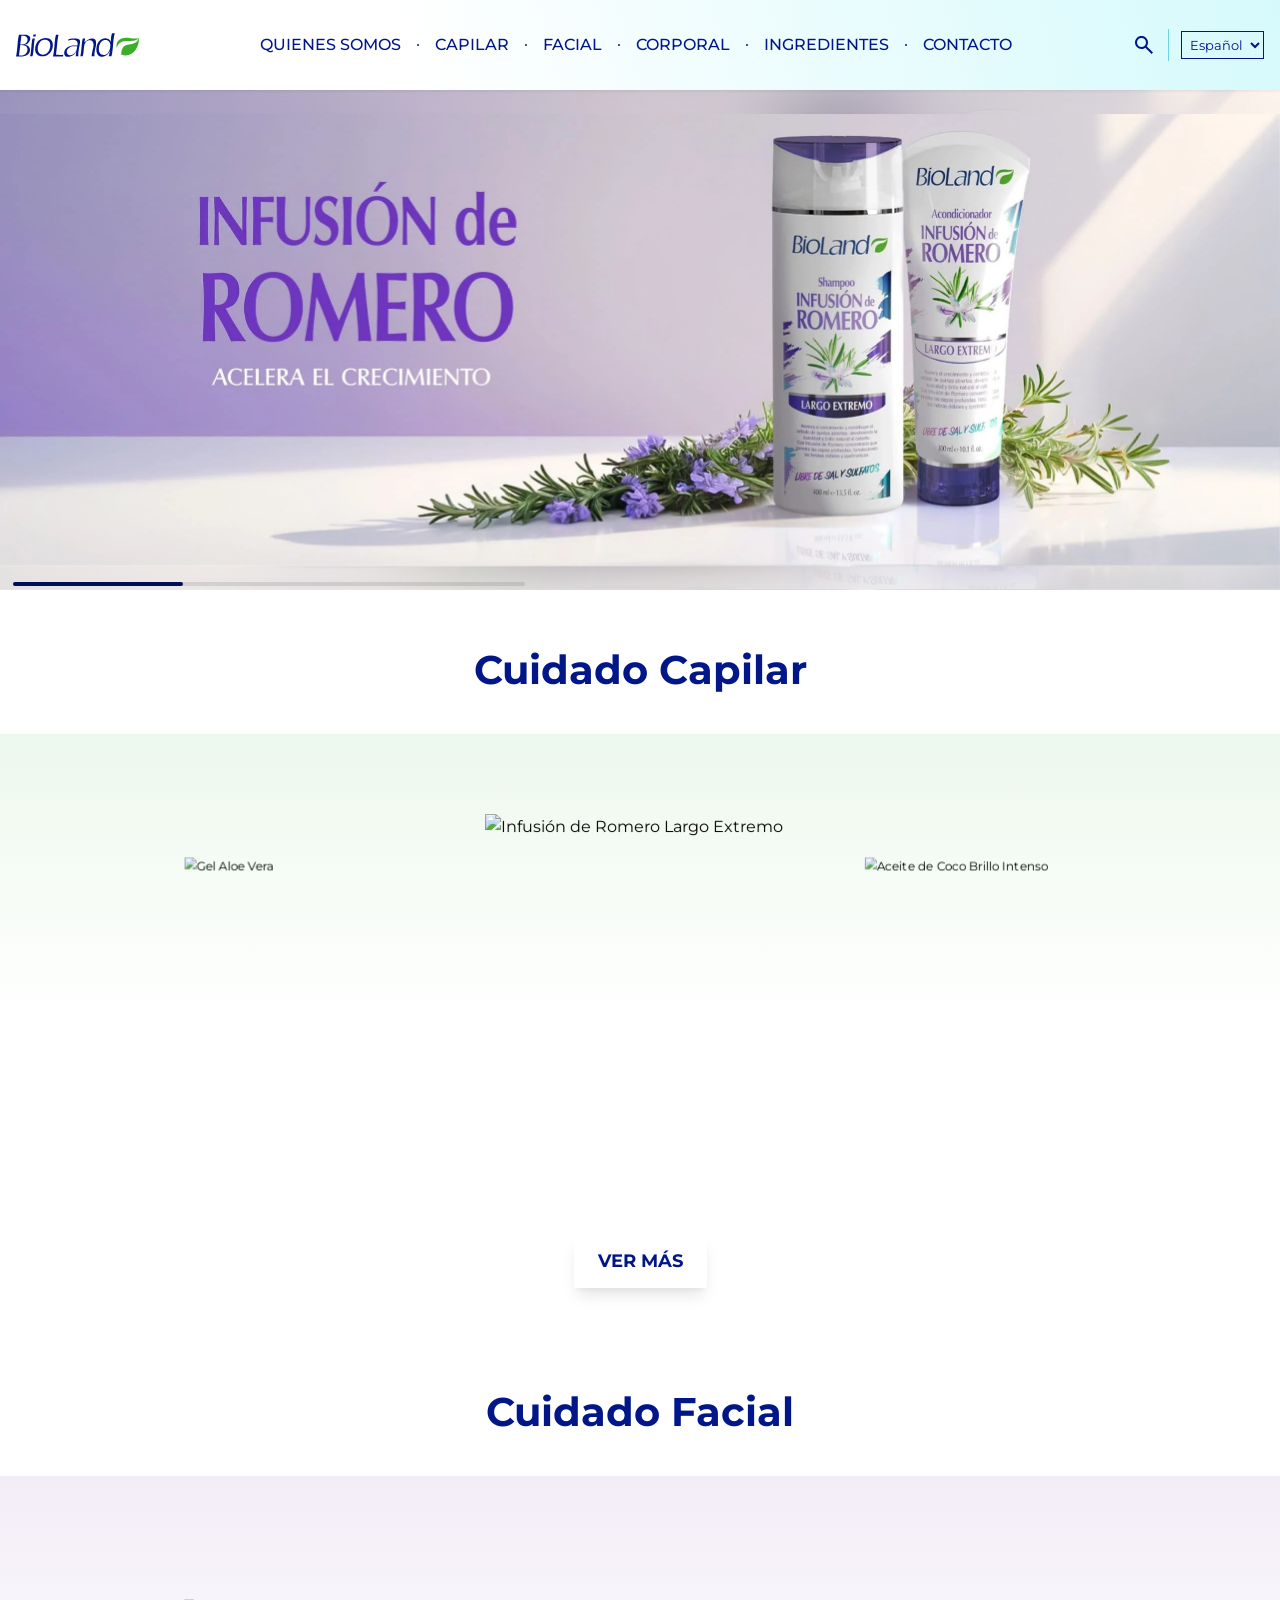
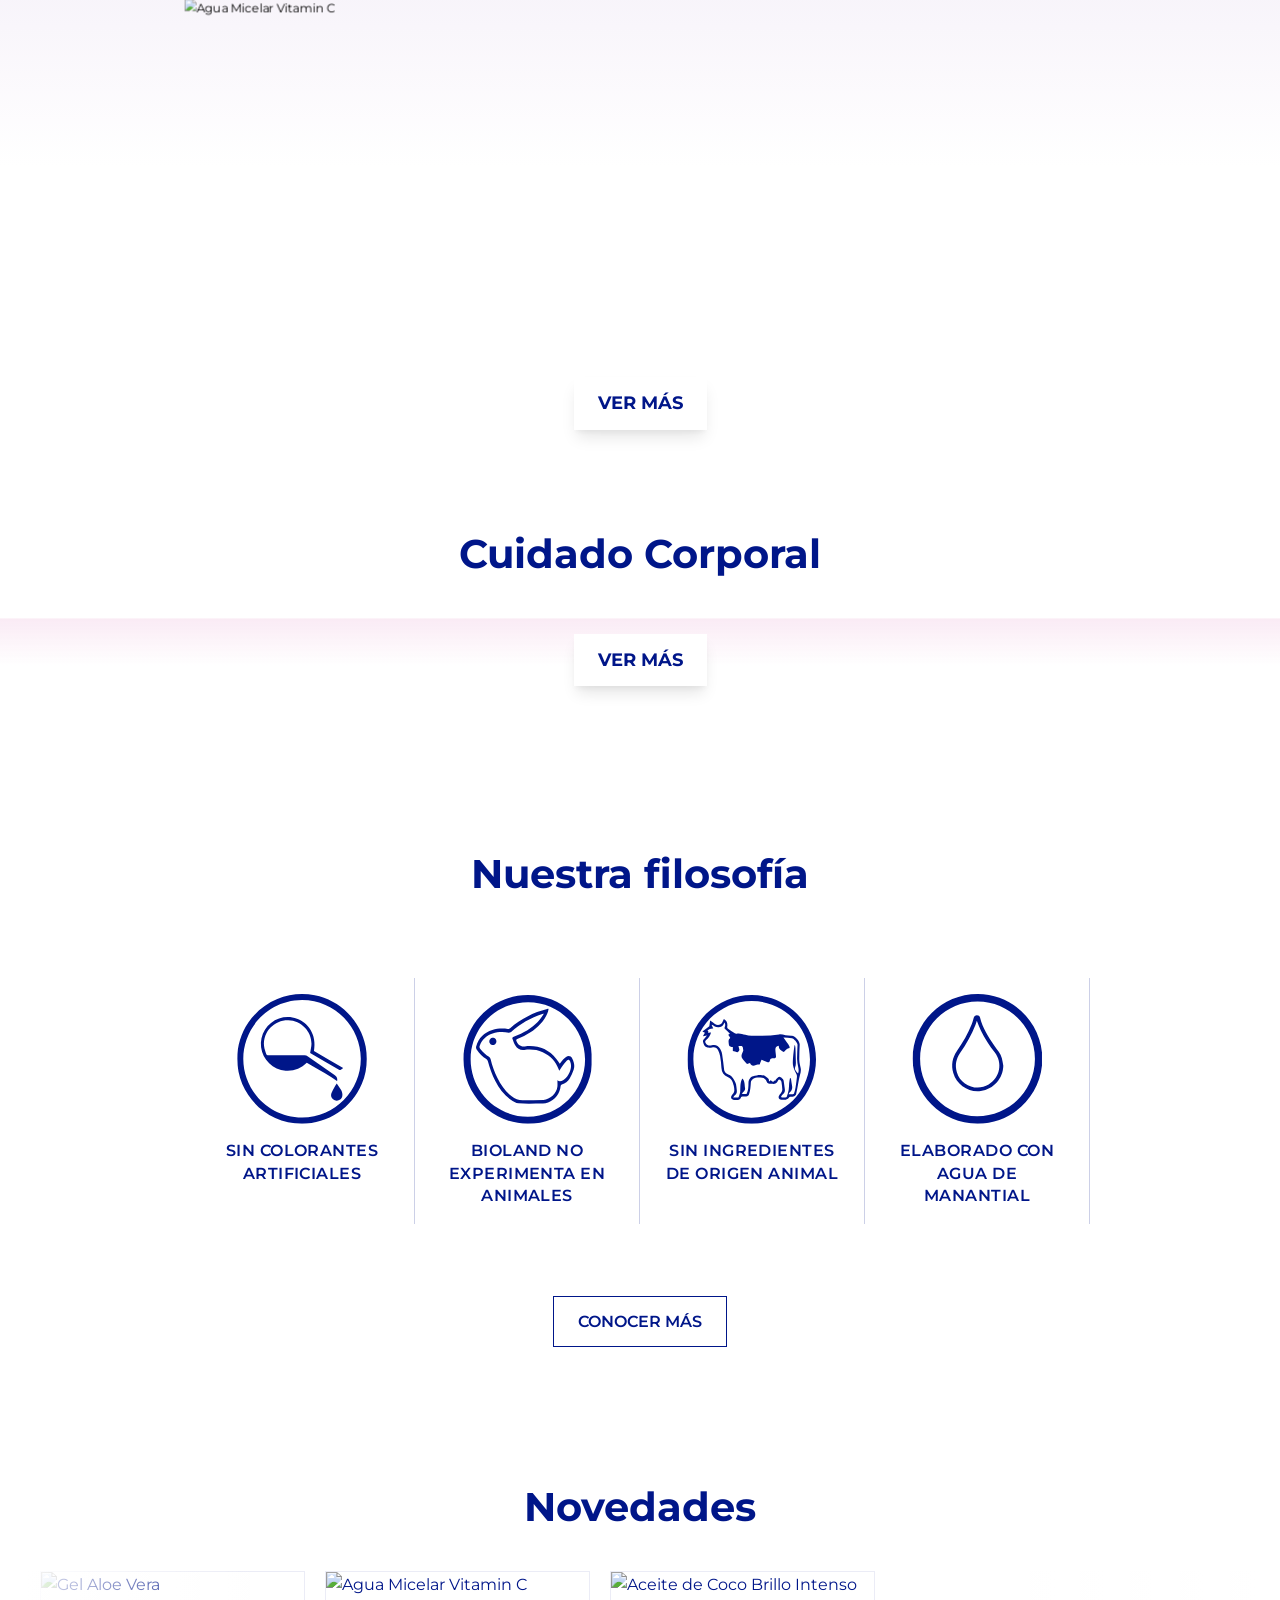
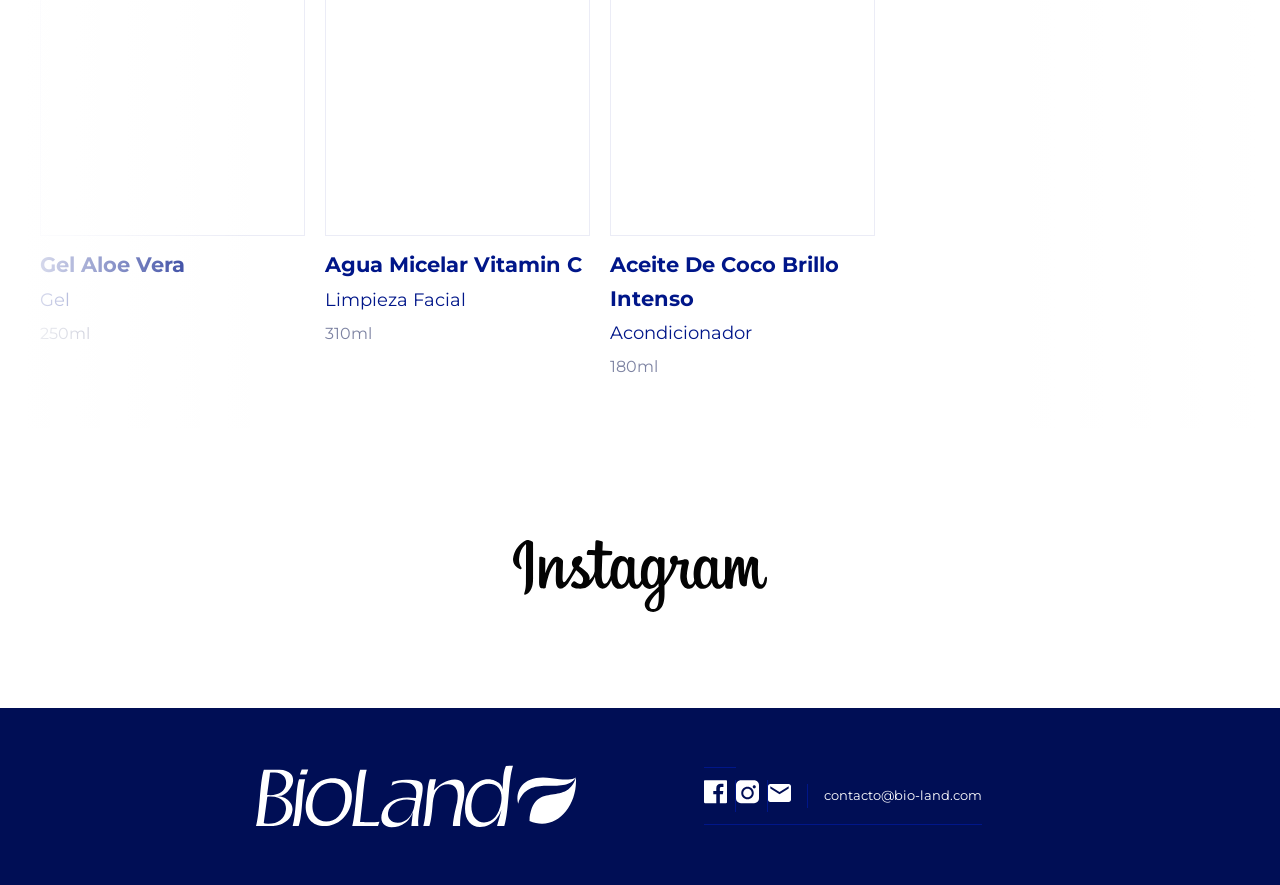
==== commit abe60d55: "Add files via upload" ====
--- a/index.html
+++ b/index.html
@@ -28,39 +28,8 @@
     <!-- ── HERO SWIPER (full screen) ──────────────────────── -->
     <div class="padding-for-nav hero-wrapper">
       <div class="swiper hero-swiper">
-        <div class="swiper-wrapper">
-
-          <!-- Slide 1 -->
-          <div class="swiper-slide" style="background: url('assets/img/banners/banner-01-desktop.jpeg') center/cover no-repeat;">
-            <a class="hero-slide-link" href="pages/catalogo.html?cat=capilar">
-              <img alt="Banner Bio Land" class="hero-slide-img hero-slide-img--desktop"
-                   src="assets/img/banners/banner-01-desktop.jpeg">
-              <img alt="Banner Bio Land" class="hero-slide-img hero-slide-img--mobile"
-                   src="assets/img/banners/banner-01-mobile.jpeg">
-            </a>
-          </div>
-
-          <!-- Slide 2 -->
-          <div class="swiper-slide" style="background: url('assets/img/banners/banner-02-desktop.jpeg') center/cover no-repeat;">
-            <a class="hero-slide-link" href="pages/producto.html?slug=concentrado-argan-humectacion">
-              <img alt="Banner Bio Land" class="hero-slide-img hero-slide-img--desktop"
-                   src="assets/img/banners/banner-02-desktop.jpeg">
-              <img alt="Banner Bio Land" class="hero-slide-img hero-slide-img--mobile"
-                   src="assets/img/banners/banner-02-mobile.jpeg">
-            </a>
-          </div>
-
-          <!-- Slide 3 -->
-          <div class="swiper-slide" style="background: url('assets/img/banners/banner-03-desktop.jpeg') center/cover no-repeat;">
-            <a class="hero-slide-link" href="pages/producto.html?slug=gel-aloe-vera">
-              <img alt="Banner Bio Land" class="hero-slide-img hero-slide-img--desktop"
-                   src="assets/img/banners/banner-03-desktop.jpeg">
-              <img alt="Banner Bio Land" class="hero-slide-img hero-slide-img--mobile"
-                   src="assets/img/banners/banner-03-mobile.jpeg">
-            </a>
-          </div>
-
-        </div>
+        <!-- Slides poblados por home.js desde getBanners() -->
+        <div class="swiper-wrapper"></div>
         <!-- Scrollbar (igual que el real) -->
         <div class="swiper-scrollbar myhorizontalclass"></div>
       </div>
@@ -75,12 +44,8 @@
            style="background-image:linear-gradient(180deg,#c5e8c550 0%,rgba(255,255,255,0) 50%),url('https://admin.bio-land.com/wp-content/uploads/2024/09/Bannerhome-v12-1372x555-1.jpg');background-size:cover;background-position:center;">
         <div class="category-section__swiper-wrap">
           <div class="swiper product-swiper-capilar" style="padding:16px 0 32px;">
-            <div class="swiper-wrapper">
-              <div class="swiper-slide product-swiper-slide"><img alt="Acondicionador" class="product-swiper-img" src="assets/img/productos-mock/AC1.png"></div>
-              <div class="swiper-slide product-swiper-slide"><img alt="Acondicionador" class="product-swiper-img" src="assets/img/productos-mock/AC4.png"></div>
-              <div class="swiper-slide product-swiper-slide"><img alt="Shampoo" class="product-swiper-img" src="assets/img/productos-mock/SHAC12.png"></div>
-              <div class="swiper-slide product-swiper-slide"><img alt="Shampoo" class="product-swiper-img" src="assets/img/productos-mock/SHAC13.png"></div>
-            </div>
+            <!-- Slides poblados por home.js desde getProductos({categoria:'capilar'}) -->
+            <div class="swiper-wrapper"></div>
             <div class="swiper-button-prev"></div>
             <div class="swiper-button-next"></div>
           </div>
@@ -100,16 +65,8 @@
            style="background-image:linear-gradient(180deg,#d7c3e550 0%,rgba(255,255,255,0) 50%),url('https://admin.bio-land.com/wp-content/uploads/2024/06/Bannerhome-v3-1372x555_.jpg');background-size:cover;background-position:center;">
         <div class="category-section__swiper-wrap">
           <div class="swiper product-swiper-facial" style="padding:16px 0 32px;">
-            <div class="swiper-wrapper">
-              <div class="swiper-slide product-swiper-slide"><img alt="Facial" class="product-swiper-img" src="assets/img/productos-mock/F22.png"></div>
-              <div class="swiper-slide product-swiper-slide"><img alt="Agua Micelar" class="product-swiper-img" src="assets/img/productos-mock/F52.png"></div>
-              <div class="swiper-slide product-swiper-slide"><img alt="Facial" class="product-swiper-img" src="assets/img/productos-mock/F6.png"></div>
-              <div class="swiper-slide product-swiper-slide"><img alt="Facial" class="product-swiper-img" src="assets/img/productos-mock/F4.png"></div>
-              <div class="swiper-slide product-swiper-slide"><img alt="Facial" class="product-swiper-img" src="assets/img/productos-mock/F3.png"></div>
-              <div class="swiper-slide product-swiper-slide"><img alt="Facial" class="product-swiper-img" src="assets/img/productos-mock/F5.png"></div>
-              <div class="swiper-slide product-swiper-slide"><img alt="Facial" class="product-swiper-img" src="assets/img/productos-mock/F7.png"></div>
-              <div class="swiper-slide product-swiper-slide"><img alt="Facial" class="product-swiper-img" src="assets/img/productos-mock/F20.png"></div>
-            </div>
+            <!-- Slides poblados por home.js desde getProductos({categoria:'facial'}) -->
+            <div class="swiper-wrapper"></div>
             <div class="swiper-button-prev"></div>
             <div class="swiper-button-next"></div>
           </div>
@@ -129,16 +86,8 @@
            style="background-image:linear-gradient(180deg,#efbfde50 0%,rgba(255,255,255,0) 50%),url('https://admin.bio-land.com/wp-content/uploads/2024/06/Bannerhome-v10-1372x555-1.jpg');background-size:cover;background-position:center;">
         <div class="category-section__swiper-wrap">
           <div class="swiper product-swiper-corporal" style="padding:16px 0 32px;">
-            <div class="swiper-wrapper">
-              <div class="swiper-slide product-swiper-slide"><img alt="Corporal" class="product-swiper-img" src="assets/img/productos-mock/VG12.png"></div>
-              <div class="swiper-slide product-swiper-slide"><img alt="Corporal" class="product-swiper-img" src="assets/img/productos-mock/VG9.png"></div>
-              <div class="swiper-slide product-swiper-slide"><img alt="Corporal" class="product-swiper-img" src="assets/img/productos-mock/VG28.png"></div>
-              <div class="swiper-slide product-swiper-slide"><img alt="Corporal" class="product-swiper-img" src="assets/img/productos-mock/VG2.png"></div>
-              <div class="swiper-slide product-swiper-slide"><img alt="Corporal" class="product-swiper-img" src="assets/img/productos-mock/VG27.png"></div>
-              <div class="swiper-slide product-swiper-slide"><img alt="Corporal" class="product-swiper-img" src="assets/img/productos-mock/VG1.png"></div>
-              <div class="swiper-slide product-swiper-slide"><img alt="Corporal" class="product-swiper-img" src="assets/img/productos-mock/VG11.png"></div>
-              <div class="swiper-slide product-swiper-slide"><img alt="Corporal" class="product-swiper-img" src="assets/img/productos-mock/VG10.png"></div>
-            </div>
+            <!-- Slides poblados por home.js desde getProductos({categoria:'corporal'}) -->
+            <div class="swiper-wrapper"></div>
             <div class="swiper-button-prev"></div>
             <div class="swiper-button-next"></div>
           </div>
@@ -185,72 +134,8 @@
         <div class="fade-right"></div>
         <div class="fade-left"></div>
         <div class="swiper novedades-swiper">
-          <div class="swiper-wrapper">
-            <div class="swiper-slide">
-              <a class="product-card-link" href="pages/producto.html?slug=agua-micelar-vitamin-c">
-                <div class="product-card-img-wrap"><img src="assets/img/productos-mock/F7.png" alt="Agua Micelar Vitamin C" class="product-card-img"></div>
-                <h4 class="product-card-name">Agua Micelar Vitamin C</h4>
-                <p class="product-card-category">Limpieza Facial</p>
-                <p class="product-card-volume">310ml</p>
-              </a>
-            </div>
-            <div class="swiper-slide">
-              <a class="product-card-link" href="pages/producto.html?slug=serum-antimanchas-vitamin-c">
-                <div class="product-card-img-wrap"><img src="assets/img/productos-mock/F5.png" alt="Serum Antimanchas Vitamin C" class="product-card-img"></div>
-                <h4 class="product-card-name">Serum Antimanchas Vitamin C</h4>
-                <p class="product-card-category">Suero Facial</p>
-                <p class="product-card-volume">30ml</p>
-              </a>
-            </div>
-            <div class="swiper-slide">
-              <a class="product-card-link" href="pages/producto.html?slug=contorno-ojos-vitamin-c">
-                <div class="product-card-img-wrap"><img src="assets/img/productos-mock/F3.png" alt="Contorno de Ojos Vitamin C" class="product-card-img"></div>
-                <h4 class="product-card-name">Contorno de Ojos Vitamin C</h4>
-                <p class="product-card-category">Tratamiento Facial</p>
-                <p class="product-card-volume">20ml</p>
-              </a>
-            </div>
-            <div class="swiper-slide">
-              <a class="product-card-link" href="pages/producto.html?slug=crema-facial-humectante-vitamin-c">
-                <div class="product-card-img-wrap"><img src="assets/img/productos-mock/F4.png" alt="Crema Facial Humectante Vitamin C" class="product-card-img"></div>
-                <h4 class="product-card-name">Crema Facial Humectante Vitamin C</h4>
-                <p class="product-card-category">Crema Facial</p>
-                <p class="product-card-volume">50ml</p>
-              </a>
-            </div>
-            <div class="swiper-slide">
-              <a class="product-card-link" href="pages/producto.html?slug=infusion-romero-shampoo">
-                <div class="product-card-img-wrap"><img src="assets/img/productos-mock/SHAC13.png" alt="Infusión de Romero Largo Extremo Shampoo" class="product-card-img"></div>
-                <h4 class="product-card-name">Infusión de Romero Largo Extremo</h4>
-                <p class="product-card-category">Shampoo</p>
-                <p class="product-card-volume">400ml</p>
-              </a>
-            </div>
-            <div class="swiper-slide">
-              <a class="product-card-link" href="pages/producto.html?slug=infusion-romero-acondicionador">
-                <div class="product-card-img-wrap"><img src="assets/img/productos-mock/SHAC12.png" alt="Infusión de Romero Largo Extremo Acondicionador" class="product-card-img"></div>
-                <h4 class="product-card-name">Infusión de Romero Largo Extremo</h4>
-                <p class="product-card-category">Acondicionador</p>
-                <p class="product-card-volume">300ml</p>
-              </a>
-            </div>
-            <div class="swiper-slide">
-              <a class="product-card-link" href="pages/producto.html?slug=concentrado-pro-keratina-restauracion">
-                <div class="product-card-img-wrap"><img src="assets/img/productos-mock/AC4.png" alt="Acondicionador Concentrado Pro Keratina Restauración" class="product-card-img"></div>
-                <h4 class="product-card-name">Acondicionador Concentrado Pro Keratina Restauración</h4>
-                <p class="product-card-category">Acondicionador</p>
-                <p class="product-card-volume">180ml</p>
-              </a>
-            </div>
-            <div class="swiper-slide">
-              <a class="product-card-link" href="pages/producto.html?slug=concentrado-argan-humectacion">
-                <div class="product-card-img-wrap"><img src="assets/img/productos-mock/AC1.png" alt="Acondicionador Concentrado Argán Humectación" class="product-card-img"></div>
-                <h4 class="product-card-name">Acondicionador Concentrado Argán Humectación</h4>
-                <p class="product-card-category">Acondicionador</p>
-                <p class="product-card-volume">180ml</p>
-              </a>
-            </div>
-          </div>
+          <!-- Slides poblados por home.js desde getProductos({destacado:true}) -->
+          <div class="swiper-wrapper"></div>
         </div>
       </div>
     </section>
@@ -307,6 +192,6 @@
   <!-- Swiper JS -->
   <script src="https://cdn.jsdelivr.net/npm/swiper@11/swiper-bundle.min.js"></script>
   <script src="assets/js/main.js"></script>
-  <script src="assets/js/carousel.js?v=4"></script>
+  <script type="module" src="assets/js/home.js"></script>
 </body>
 </html>
